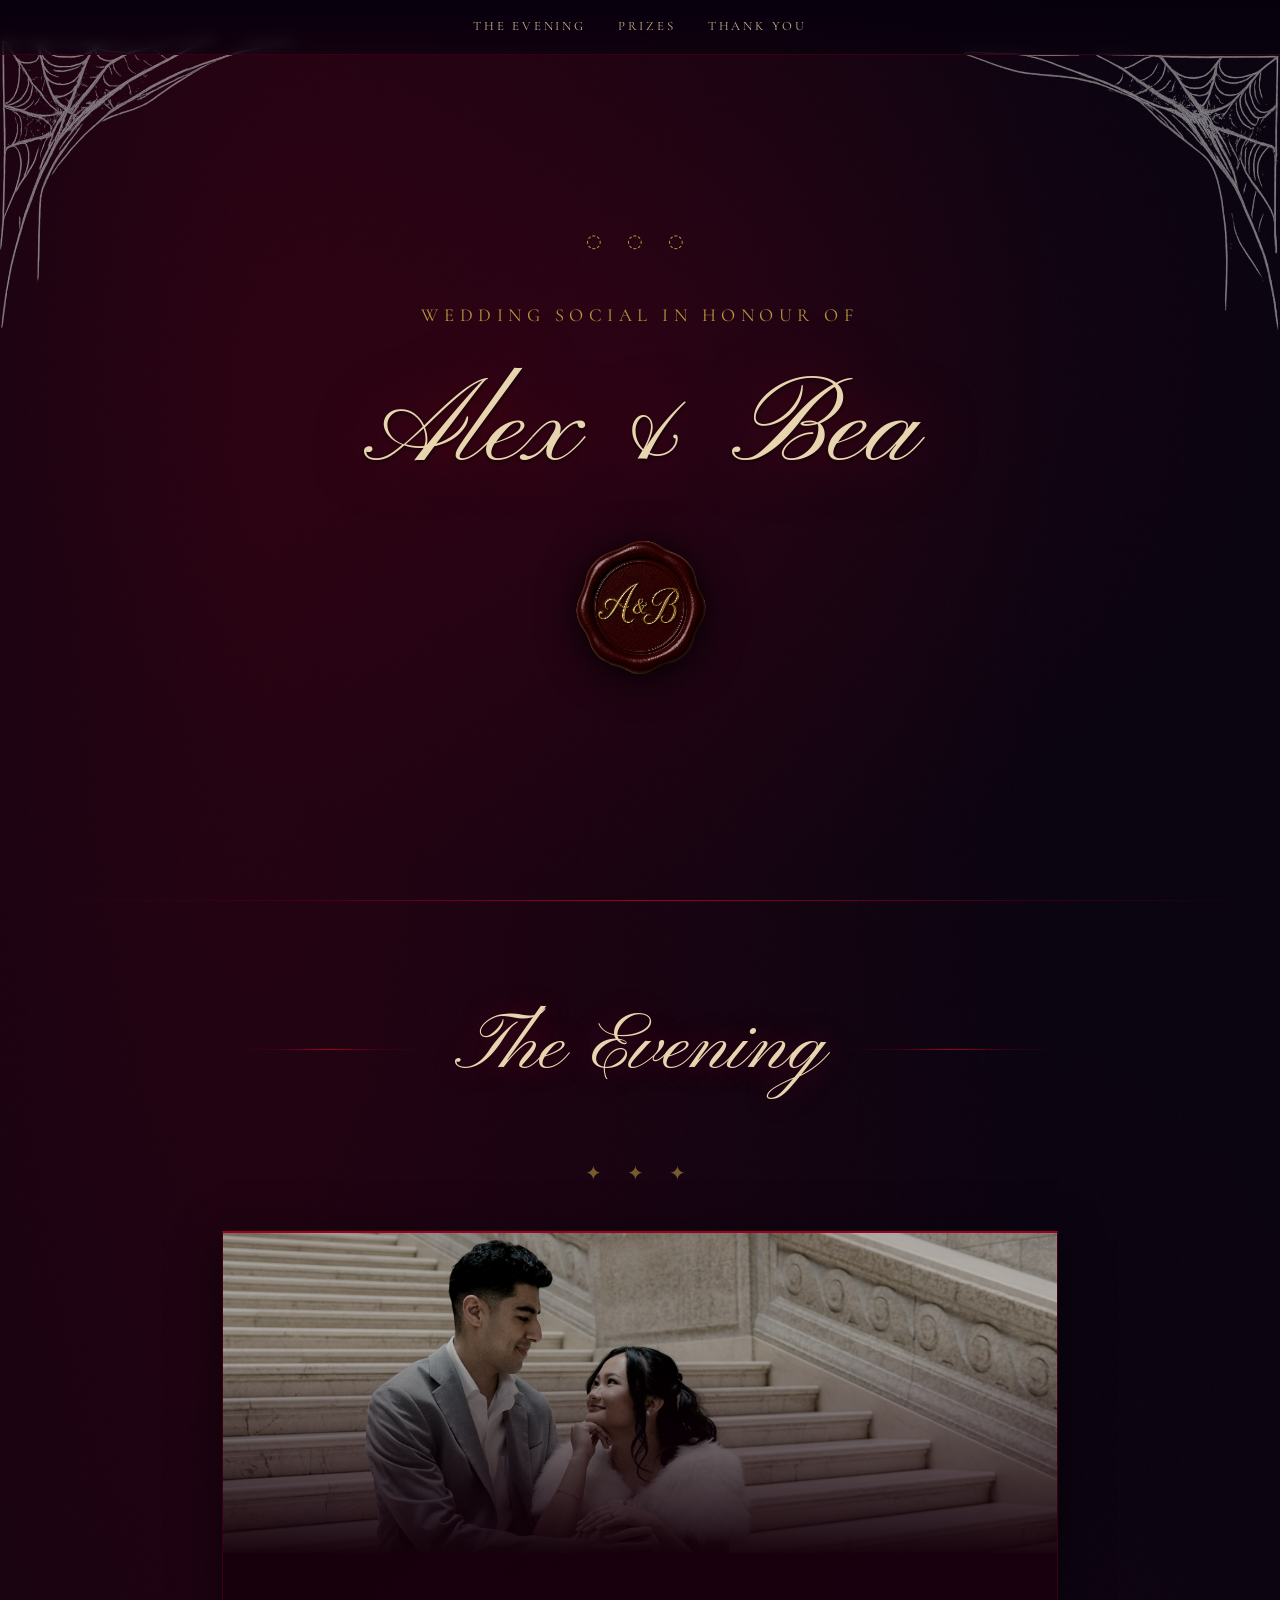
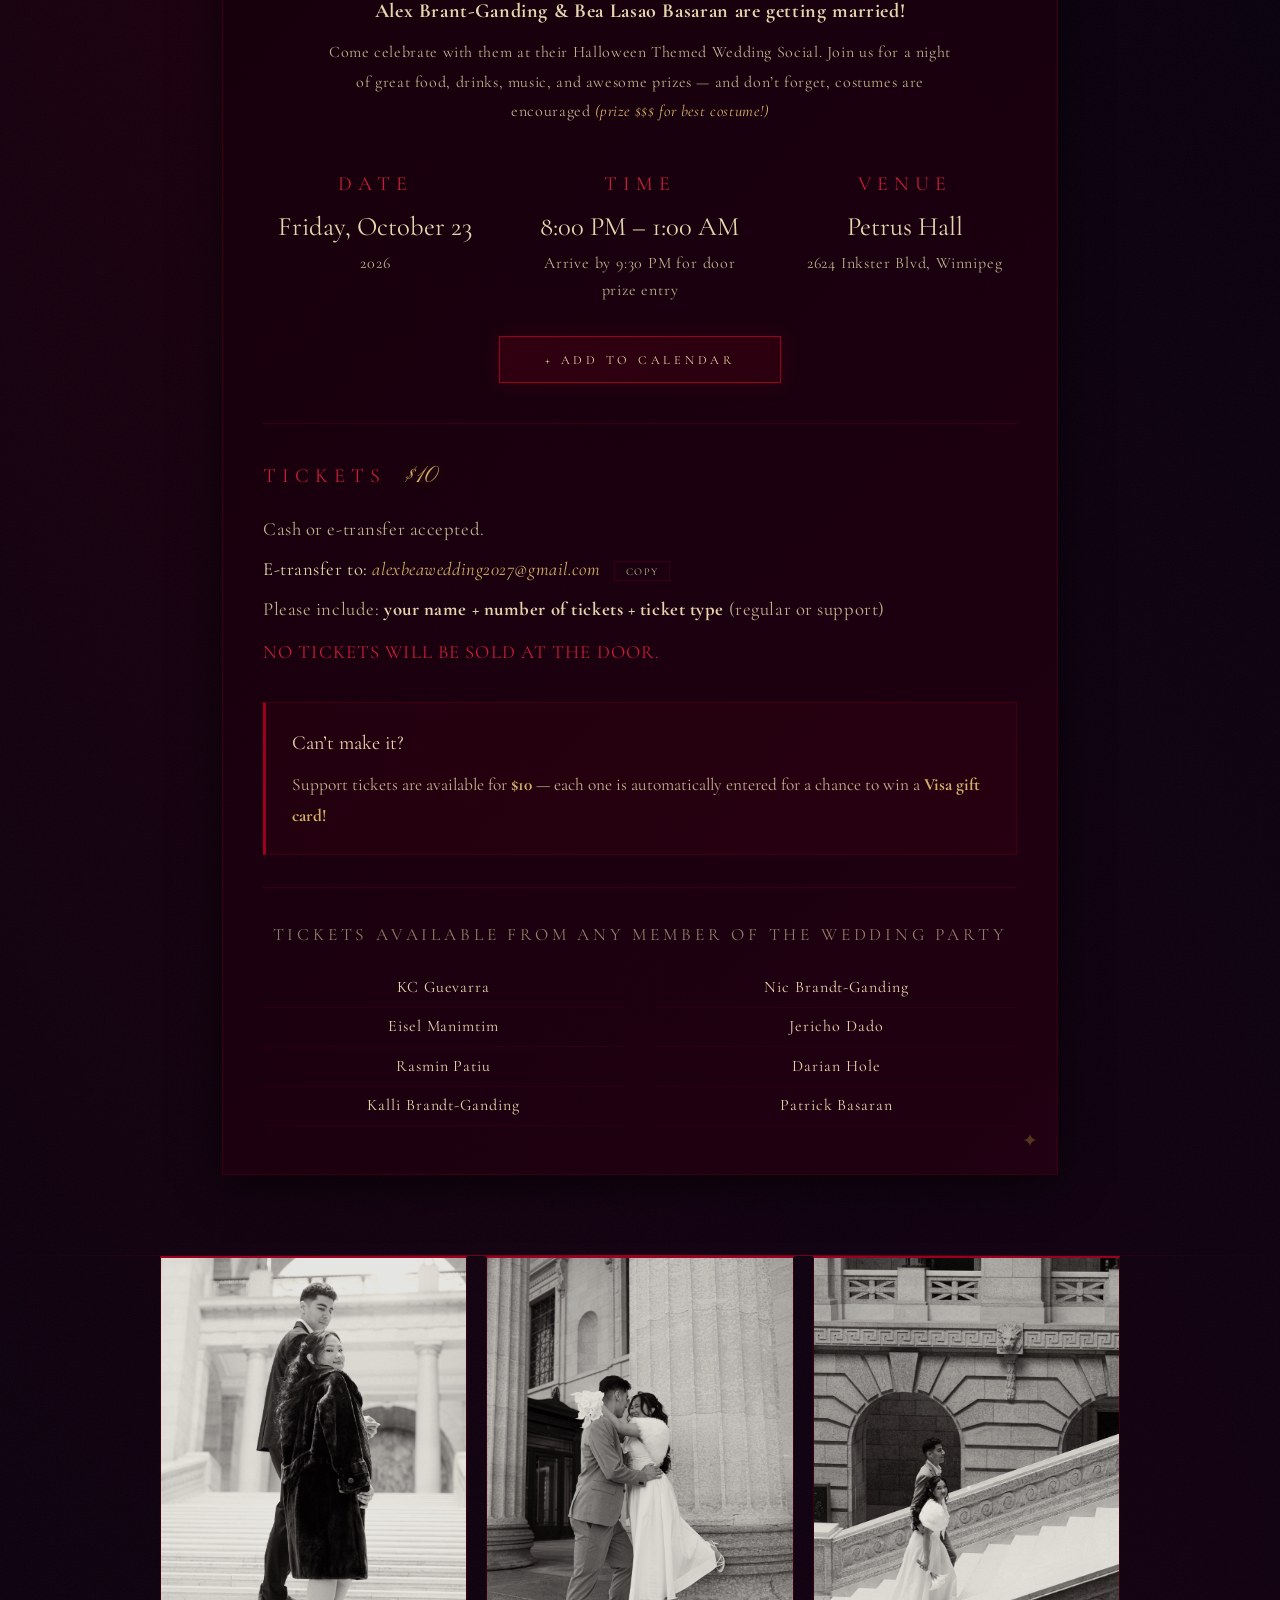
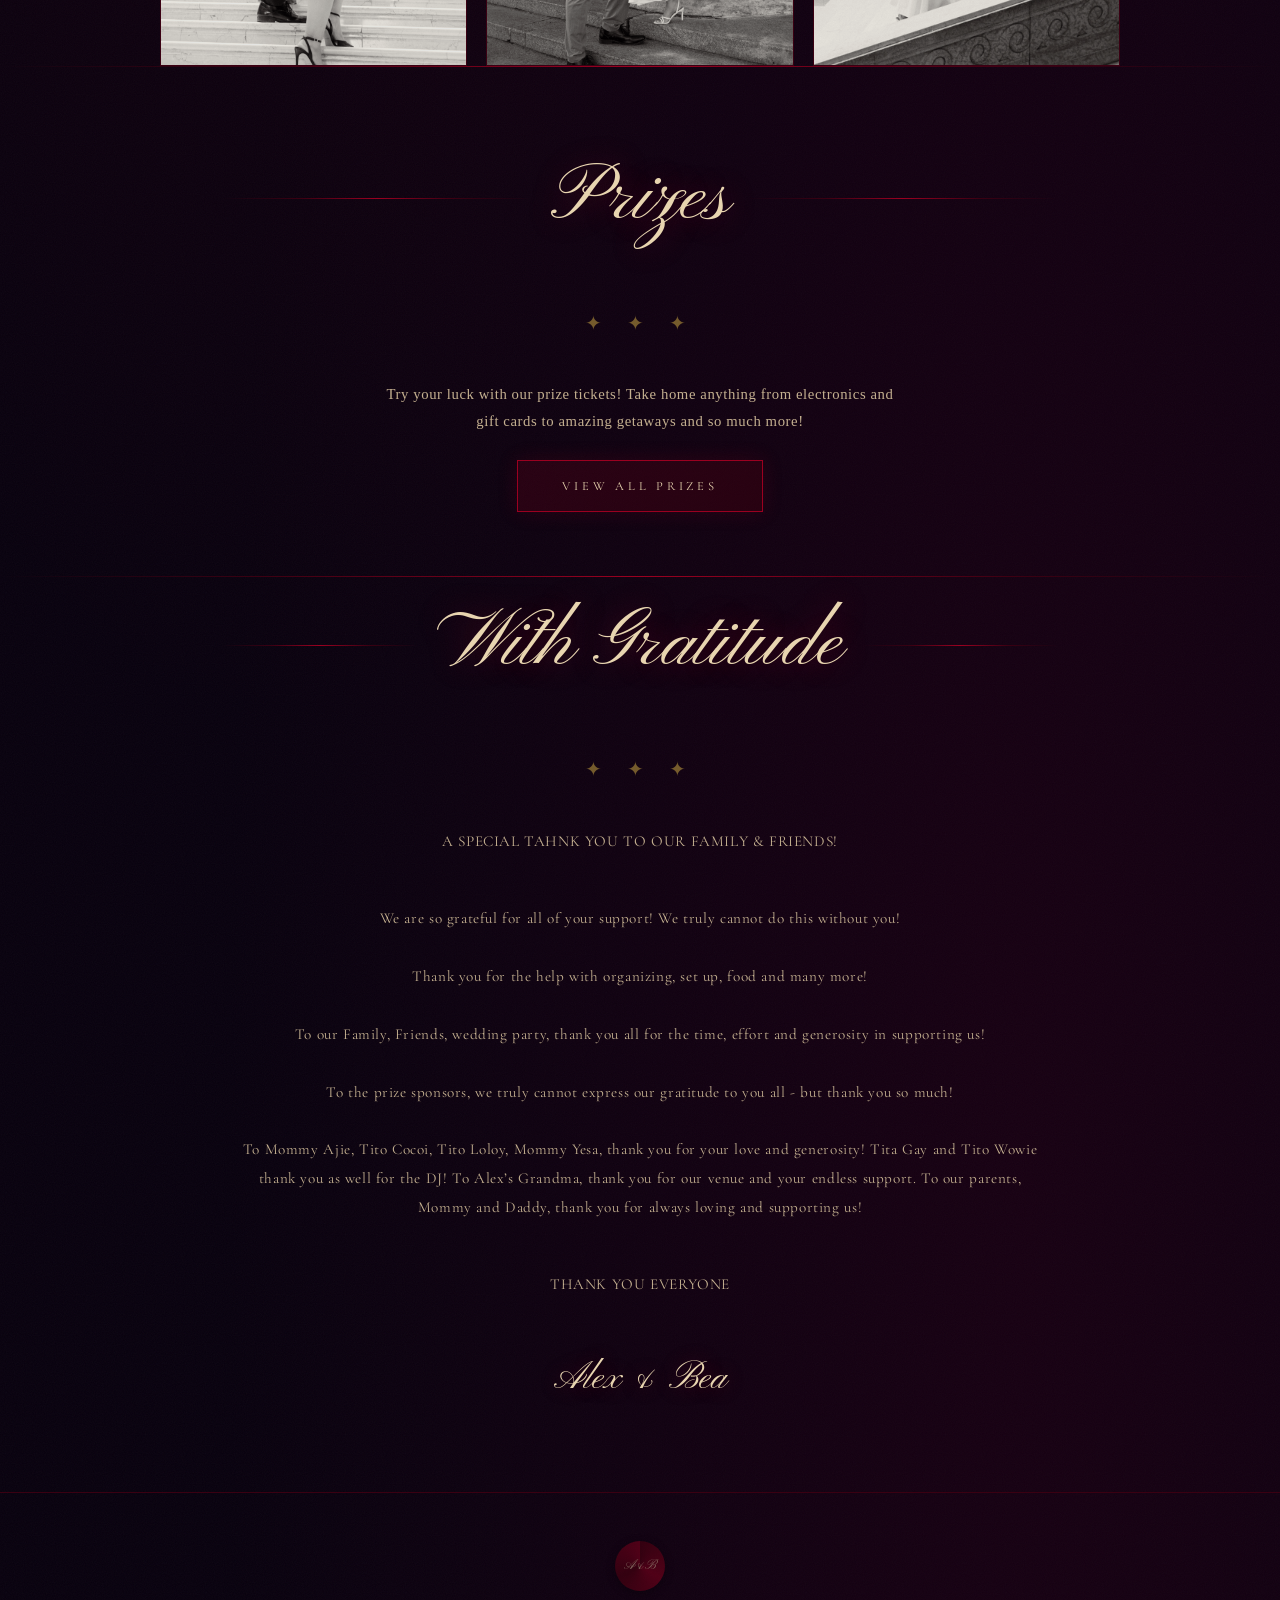
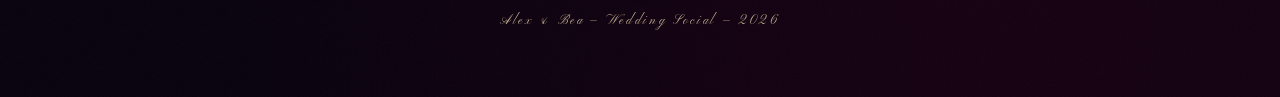
==== index.html @ 5b626988 "Update index.html" ====
<!DOCTYPE html>
<html lang="en">
<head>
  <meta http-equiv="cache-control" content="no-cache">
  <meta http-equiv="expires" content="0">
  <meta http-equiv="pragma" content="no-cache">
  <meta charset="UTF-8" />
  <meta name="viewport" content="width=device-width, initial-scale=1.0" />
  <title>Alex &amp; Bea — Halloween Wedding Social</title>
  <link rel="stylesheet" href="social.css" />
</head>
<body>

  <!-- corner spider web images — upload your image files and update the src values -->
  <img class="web-corner web-corner--tl" src="prize-pics/web1.png" alt="" />
  <img class="web-corner web-corner--tr" src="prize-pics/web2.png" alt="" />


  <nav>
    <a href="#details">The Evening</a>
    <a href="social-prizes.html">Prizes</a>
    <a href="#thankyou">Thank You</a>
  </nav>

  <!-- HERO -->
  <div class="hero">
    <p class="ornament candle-flicker">&#9676; &#9676; &#9676;</p>
    <p class="hero-subtitle">WEDDING SOCIAL IN HONOUR OF</p>
    <p class="hero-title">Alex <span class="ampersand">&amp;</span> Bea</p>
    <img class="wax-seal-img" src="prize-pics/wax_seal2.png" alt="Seal" />


  </div>

  <div class="full-divider"></div>

  <!-- EVENT DETAILS -->
  <section id="details">
    <div class="section-rule">
      <p class="section-title">The Evening</p>
    </div>
    <p class="section-ornament">&#10022; &#10022; &#10022;</p>

    <div class="event-card">

      <div class="event-card-photo">
        <img class="event-card-photo-img" src="prize-pics/engagement_photo1.jpg" alt="Alex &amp; Bea" />
      </div>

      <p class="event-intro">
        <strong>Alex Brant-Ganding &amp; Bea Lasao Basaran are getting married!</strong>
        Come celebrate with them at their Halloween Themed Wedding Social.
        Join us for a night of great food, drinks, music, and awesome prizes
        &mdash; and don&rsquo;t forget, costumes are encouraged
        <span class="event-intro-highlight">(prize $$$ for best costume!)</span>
      </p>

      <div class="event-grid">

        <div class="event-item">
          <p class="event-item-label">Date</p>
          <p class="event-item-value">Friday, October 23</p>
          <p class="event-item-sub">2026</p>
        </div>

        <div class="event-item">
          <p class="event-item-label">Time</p>
          <p class="event-item-value">8:00 PM &ndash; 1:00 AM</p>
          <p class="event-item-sub">Arrive by 9:30 PM for door prize entry</p>
        </div>

        <div class="event-item">
          <p class="event-item-label">Venue</p>
          <a class="event-item-value event-venue-link" href="https://www.google.com/maps/search/?api=1&query=2624+Inkster+Blvd+Winnipeg+MB+R2W+3W1" target="_blank" rel="noopener">Petrus Hall</a>
          <p class="event-item-sub">2624 Inkster Blvd, Winnipeg</p>
        </div>

      </div>

      <!-- ADD TO CALENDAR -->
      <div class="cal-wrap">
        <button class="cal-btn" onclick="toggleCalDropdown(event)" aria-haspopup="true" aria-expanded="false">
          + Add to Calendar
        </button>
        <div class="cal-dropdown" id="calDropdown" hidden>
          <a class="cal-option" href="https://calendar.google.com/calendar/render?action=TEMPLATE&text=Alex+%26+Bea+Halloween+Wedding+Social&dates=20261023T200000%2F20261024T010000&details=Come+celebrate+with+Alex+Brant-Ganding+%26+Bea+Lasao+Basaran+at+their+Halloween+Themed+Wedding+Social!+Costumes+encouraged.+Tickets+%2410.&location=Petrus+Hall%2C+2624+Inkster+Blvd%2C+Winnipeg%2C+MB+R2W+3W1" target="_blank" rel="noopener">Google Calendar</a>
          <a class="cal-option" href="#" onclick="downloadICS(event)">Apple Calendar</a>
          <a class="cal-option" href="https://outlook.live.com/calendar/0/deeplink/compose?subject=Alex+%26+Bea+Halloween+Wedding+Social&startdt=2026-10-23T20%3A00%3A00&enddt=2026-10-24T01%3A00%3A00&location=Petrus+Hall%2C+2624+Inkster+Blvd%2C+Winnipeg%2C+MB+R2W+3W1&body=Come+celebrate+with+Alex+%26+Bea+at+their+Halloween+Themed+Wedding+Social!+Costumes+encouraged." target="_blank" rel="noopener">Outlook</a>
        </div>
      </div>

      <!-- TICKETS -->
      <div class="ticket-block">
        <div class="ticket-header">
          <span class="ticket-label">Tickets</span>
          <span class="ticket-price">$10</span>
        </div>
        <div class="ticket-body">
          <p>Cash or e-transfer accepted.</p>
          <p class="ticket-etransfer">
            E-transfer to:
            <a href="mailto:alexbeawedding2027@gmail.com">alexbeawedding2027@gmail.com</a>
            <button class="copy-btn" onclick="copyEmail(this)" aria-label="Copy email address">Copy</button>
          </p>
          <p class="ticket-include">
            Please include: <strong>your name + number of tickets + ticket type</strong>
            (regular or support)
          </p>
          <p class="ticket-nodoor">No tickets will be sold at the door.</p>
        </div>
      </div>

      <!-- SUPPORT TICKETS -->
      <div class="support-block">
        <p class="support-title">Can&rsquo;t make it?</p>
        <p>
          Support tickets are available for <strong>$10</strong> &mdash; each one is
          automatically entered for a chance to win a <strong>Visa gift card!</strong>
        </p>
      </div>

      <!-- WEDDING PARTY -->
      <div class="party-block">
        <p class="party-title">Tickets available from any member of the wedding party</p>
        <div class="party-grid">
          <div class="party-col">
            <span>KC Guevarra</span>
            <span>Eisel Manimtim</span>
            <span>Rasmin Patiu</span>
            <span>Kalli Brandt-Ganding</span>
          </div>
          <div class="party-col">
            <span>Nic Brandt-Ganding</span>
            <span>Jericho Dado</span>
            <span>Darian Hole</span>
            <span>Patrick Basaran</span>
          </div>
        </div>
      </div>

    </div>
  </section>

  <div class="full-divider"></div>

  <!-- ENGAGEMENT PHOTOS -->
  <section class="photos-section">
    <div class="photos-grid">
      <div class="photo-slot">
        <img class="photo-img" src="prize-pics/engagement_photo2.jpg" alt="Alex &amp; Bea" />
      </div>
      <div class="photo-slot">
        <img class="photo-img" src="prize-pics/engagement_photo3.jpg" alt="Alex &amp; Bea" />
      </div>
      <div class="photo-slot">
        <img class="photo-img" src="prize-pics/engagement_photo4.jpg" alt="Alex &amp; Bea" />
      </div>
    </div>
  </section>

  <div class="full-divider"></div>

  <!-- PRIZES TEASER -->
  <section id="prizes-teaser" class="prizes-teaser">
    <div class="section-rule">
      <p class="section-title">Prizes</p>
    </div>
    <p class="section-ornament">&#10022; &#10022; &#10022;</p>
    <p style="font-family:'ThinFont',Georgia,serif; font-size:0.92rem; color:var(--parchment-dim); max-width:520px; margin:0 auto; line-height:1.9; letter-spacing:0.04em;">
      Try your luck with our prize tickets! Take home anything from electronics and gift cards to amazing getaways and so much more!
    </p>
    <a href="social-prizes.html" class="prizes-link-btn">View All Prizes</a>
  </section>

  <div class="full-divider"></div>

  <!-- THANK YOU -->
  <section id="thankyou" class="thankyou-section">
    <div class="section-rule">
      <p class="section-title">With Gratitude</p>
    </div>
    <p class="section-ornament">&#10022; &#10022; &#10022;</p>

    <p class="thankyou-intro">A SPECIAL TAHNK YOU TO OUR FAMILY & FRIENDS!</p>

    <p class="thankyou-intro">We are so grateful for all of your support! We truly cannot do this without you! <br><br> Thank you for the help with organizing, set up, food and many more! <br><br> To our Family, Friends, wedding party, thank you all for the time, effort and generosity in supporting us! <br><br> To the prize sponsors, we truly cannot express our gratitude to you all - but thank you so much! <br><br> To Mommy Ajie, Tito Cocoi, Tito Loloy, Mommy Yesa, thank you for your love and generosity! Tita Gay and Tito
Wowie thank you as well for the DJ! To Alex’s Grandma, thank you for our venue and your endless support. To our
parents, Mommy and Daddy, thank you for always loving and supporting us! </p>

  <p class="thankyou-intro">THANK YOU EVERYONE</p>

  <p class="thankyou-closing-name">Alex & Bea</p>
  </section>

  <footer>
    <div class="footer-seal"><span>A&amp;B</span></div>
    <p>Alex &amp; Bea &mdash; Wedding Social &mdash; 2026</p>
  </footer>

  <script>
    function toggleCalDropdown(e) {
      e.stopPropagation();
      var dropdown = document.getElementById('calDropdown');
      var btn = document.querySelector('.cal-btn');
      var isOpen = !dropdown.hidden;
      dropdown.hidden = isOpen;
      btn.setAttribute('aria-expanded', String(!isOpen));
      if (isOpen) {
        document.removeEventListener('click', closeCalDropdown);
      } else {
        document.addEventListener('click', closeCalDropdown);
      }
    }

    function closeCalDropdown() {
      var dropdown = document.getElementById('calDropdown');
      if (dropdown) {
        dropdown.hidden = true;
        document.querySelector('.cal-btn').setAttribute('aria-expanded', 'false');
        document.removeEventListener('click', closeCalDropdown);
      }
    }

    function downloadICS(e) {
      e.preventDefault();
      var ics = [
        'BEGIN:VCALENDAR',
        'VERSION:2.0',
        'PRODID:-//Alex & Bea Wedding Social//EN',
        'BEGIN:VEVENT',
        'DTSTART;TZID=America/Winnipeg:20261023T200000',
        'DTEND;TZID=America/Winnipeg:20261024T010000',
        'SUMMARY:Alex & Bea Halloween Wedding Social',
        'LOCATION:Petrus Hall\\, 2624 Inkster Blvd\\, Winnipeg\\, MB R2W 3W1',
        'DESCRIPTION:Come celebrate with Alex Brant-Ganding & Bea Lasao Basaran at their Halloween Themed Wedding Social! Costumes encouraged. Tickets $10.',
        'END:VEVENT',
        'END:VCALENDAR'
      ].join('\r\n');
      var blob = new Blob([ics], { type: 'text/calendar' });
      var url = URL.createObjectURL(blob);
      var a = document.createElement('a');
      a.href = url;
      a.download = 'alex-bea-halloween-social.ics';
      a.click();
      URL.revokeObjectURL(url);
      closeCalDropdown();
    }

    function copyEmail(btn) {
      navigator.clipboard.writeText('alexbeawedding2027@gmail.com').then(function() {
        btn.textContent = 'Copied!';
        btn.classList.add('copy-btn--done');
        setTimeout(function() {
          btn.textContent = 'Copy';
          btn.classList.remove('copy-btn--done');
        }, 2000);
      });
    }

    document.querySelectorAll('.photo-img, .event-card-photo-img').forEach(function(img) {
      function show() { img.classList.add('loaded'); }
      if (img.complete && img.naturalWidth) { show(); }
      else { img.addEventListener('load', show); }
    });
  </script>
</body>
</html>
---- social.css ----
@import url('https://fonts.googleapis.com/css2?family=Pinyon+Script&family=Cormorant+Garamond:ital,wght@0,300;0,400;0,600;1,300;1,400&display=swap');

@font-face {
  font-family: 'DisplayFont';
  src: url('arthead.otf');
}
@font-face {
  font-family: 'BodyFont';
  src: url('regular.otf');
}
@font-face {
  font-family: 'ThinFont';
  src: url('thin.otf');
}
@font-face {
  font-family: 'BoldFont';
  src: url('bold.otf');
}

*, *::before, *::after {
  box-sizing: border-box;
  margin: 0;
  padding: 0;
}

:root {
  --bg-deep:       #07000d;
  --bg-dark:       #0f0015;
  --crimson:       #7a0019;
  --crimson-mid:   #9b0020;
  --crimson-light: #c41e3a;
  --gold:          #b8963e;
  --gold-light:    #d4af6a;
  --parchment:     #e8d5b0;
  --parchment-dim: #c4b090;
  --border-dark:   #3a0012;
  --border-glow:   rgba(180, 30, 50, 0.4);
}

html { scroll-behavior: smooth; }

body {
  background-color: var(--bg-deep);
  background-image:
    radial-gradient(ellipse at 20% 10%, rgba(90, 0, 20, 0.35) 0%, transparent 55%),
    radial-gradient(ellipse at 80% 90%, rgba(60, 0, 30, 0.3) 0%, transparent 55%),
    url("data:image/svg+xml,%3Csvg xmlns='http://www.w3.org/2000/svg' width='200' height='200'%3E%3Cfilter id='n'%3E%3CfeTurbulence type='fractalNoise' baseFrequency='0.9' numOctaves='4' stitchTiles='stitch'/%3E%3C/filter%3E%3Crect width='200' height='200' filter='url(%23n)' opacity='0.04'/%3E%3C/svg%3E");
  color: var(--parchment);
  font-family: 'Cormorant Garamond', 'BodyFont', Georgia, serif;
  font-size: 17px;
  line-height: 1.7;
  min-height: 100vh;
}

/* ── NAV ── */
nav {
  position: fixed;
  top: 0;
  left: 0;
  right: 0;
  z-index: 100;
  display: flex;
  justify-content: center;
  gap: 2rem;
  padding: 1rem 2rem;
  background: linear-gradient(to bottom, rgba(7,0,13,0.97) 0%, rgba(7,0,13,0.6) 100%);
  border-bottom: 1px solid var(--border-dark);
  backdrop-filter: blur(6px);
}

nav a {
  font-family: 'Cormorant Garamond', 'ThinFont', Georgia, serif;
  font-size: 0.8rem;
  letter-spacing: 0.22em;
  text-transform: uppercase;
  color: var(--parchment-dim);
  text-decoration: none;
  transition: color 0.3s;
}
nav a:hover { color: var(--gold-light); }

/* ── HERO ── */
.hero {
  min-height: 100vh;
  display: flex;
  flex-direction: column;
  align-items: center;
  justify-content: center;
  text-align: center;
  padding: 6rem 2rem 4rem;
  position: relative;
}

.hero::before {
  content: '';
  position: absolute;
  inset: 0;
  background: radial-gradient(ellipse at center 40%, rgba(120, 0, 30, 0.18) 0%, transparent 70%);
  pointer-events: none;
}

.ornament {
  font-size: 1.1rem;
  letter-spacing: 0.6em;
  color: var(--gold);
  margin-bottom: 1.5rem;
  opacity: 0.75;
}

.hero-eyebrow {
  font-family: 'Cormorant Garamond', 'ThinFont', Georgia, serif;
  font-size: 0.78rem;
  letter-spacing: 0.35em;
  text-transform: uppercase;
  color: var(--parchment-dim);
  margin-bottom: 1.2rem;
}

.hero-title {
  font-family: 'Pinyon Script', 'DisplayFont', cursive;
  font-size: 90pt;
  line-height: 1;
  color: var(--parchment);
  text-shadow: 0 0 60px rgba(180, 20, 40, 0.5), 0 2px 4px rgba(0,0,0,0.8);
  margin-bottom: 0.4rem;
}

.hero h1 .ampersand {
  color: var(--crimson-light);
  font-size: 0.75em;
}

.hero-subtitle {
  font-family: 'Cormorant Garamond', 'ThinFont', Georgia, serif;
  font-size: clamp(0.9rem, 2.5vw, 1.15rem);
  letter-spacing: 0.3em;
  text-transform: uppercase;
  color: var(--gold);
  margin: 1.2rem 0 2.5rem;
}

/* ── WAX SEAL IMAGE ── */
.wax-seal-img {
  width: 160px;
  height: 160px;
  object-fit: contain;
  margin: 2rem auto 1rem;
  display: block;
  filter: drop-shadow(0 4px 20px rgba(0, 0, 0, 0.952));
}

.scroll-hint {
  position: absolute;
  bottom: 2.5rem;
  left: 50%;
  transform: translateX(-50%);
  font-family: 'Cormorant Garamond', 'ThinFont', Georgia, serif;
  font-size: 0.65rem;
  letter-spacing: 0.3em;
  text-transform: uppercase;
  color: var(--parchment-dim);
  opacity: 0.5;
  animation: bob 2.5s ease-in-out infinite;
}

@keyframes bob {
  0%, 100% { transform: translateX(-50%) translateY(0); }
  50%       { transform: translateX(-50%) translateY(6px); }
}

/* ── SECTION BASE ── */
section {
  padding: 5rem 2rem;
  max-width: 900px;
  margin: 0 auto;
}

.section-rule {
  display: flex;
  align-items: center;
  gap: 1.2rem;
  margin-bottom: 2.5rem;
}

.section-rule::before,
.section-rule::after {
  content: '';
  flex: 1;
  height: 1px;
  background: linear-gradient(to right, transparent, var(--border-dark), var(--crimson-mid), var(--border-dark), transparent);
}

.section-title {
  font-family: 'Pinyon Script', 'DisplayFont', cursive;
  font-size: 60pt;
  color: var(--parchment);
  text-align: center;
  white-space: nowrap;
  text-shadow: 0 0 30px rgba(160, 20, 40, 0.4);
}

.section-ornament {
  text-align: center;
  color: var(--gold);
  font-size: 15pt;
  letter-spacing: 0.5em;
  margin-bottom: 2.5rem;
  opacity: 0.6;
}

/* ── EVENT DETAILS ── */
.event-card {
  background: linear-gradient(135deg, rgba(20,0,10,0.9) 0%, rgba(35,0,18,0.85) 100%);
  border: 1px solid var(--border-dark);
  border-top: 2px solid var(--crimson-mid);
  padding: 3rem 2.5rem;
  position: relative;
  box-shadow: 0 8px 40px rgba(0,0,0,0.6), inset 0 1px 0 rgba(180,30,50,0.15);
}

.event-card::before,
.event-card::after {
  content: '✦';
  position: absolute;
  color: var(--gold);
  opacity: 0.35;
  font-size: 1.2rem;
}
.event-card::before { top: 1rem; left: 1.2rem; }
.event-card::after  { bottom: 1rem; right: 1.2rem; }

/* ── EVENT CARD PHOTO ── */
.event-card-photo {
  margin: -3rem -2.5rem 2.5rem;
  height: 320px;
  overflow: hidden;
  position: relative;
}

.event-card-photo::after {
  content: '';
  position: absolute;
  bottom: 0; left: 0; right: 0;
  height: 65%;
  background: linear-gradient(to bottom, transparent, rgba(20,0,10,0.97));
  pointer-events: none;
}

.event-card-photo-img {
  width: 100%;
  height: 100%;
  object-fit: cover;
  object-position: center top;
  display: none;
  filter: sepia(0.2) saturate(0.8) brightness(0.72) contrast(1.08);
  transition: transform 12s ease;
}

.event-card-photo-img.loaded {
  display: block;
}

.event-grid {
  display: grid;
  grid-template-columns: repeat(auto-fit, minmax(200px, 1fr));
  gap: 2.5rem;
}

.event-item {
  text-align: center;
}

.event-item-label {
  font-family: 'Cormorant Garamond', 'ThinFont', Georgia, serif;
  font-size: 15pt;
  letter-spacing: 0.3em;
  text-transform: uppercase;
  color: var(--crimson-light);
  margin-bottom: 0.6rem;
}

.event-item-value {
  font-family: 'Cormorant Garamond', 'DisplayFont', cursive;
  font-size: 20pt;
  color: var(--parchment);
  line-height: 1.3;
}

.event-venue-link {
  display: block;
  text-decoration: none !important;
  transition: color 0.2s;
}
.event-venue-link:hover {
  color: var(--gold-light);
}

.event-item-sub {
  font-family: 'Cormorant Garamond', 'ThinFont', Georgia, serif;
  font-size: 12pt;
  color: var(--parchment-dim);
  margin-top: 0.3rem;
  letter-spacing: 0.05em;
}

.event-divider {
  width: 1px;
  background: var(--border-dark);
  align-self: stretch;
  display: none;
}

/* event card intro text */
.event-intro {
  font-family: 'Cormorant Garamond', 'ThinFont', Georgia, serif;
  font-size: 12pt;
  color: var(--parchment-dim);
  line-height: 1.85;
  letter-spacing: 0.04em;
  text-align: center;
  max-width: 640px;
  margin: 0 auto 2.5rem;
}

.event-intro strong {
  font-family: 'Cormorant Garamond', 'BoldFont', Georgia, serif;
  color: var(--parchment);
  display: block;
  font-size: 15pt;
  margin-bottom: 0.5rem;
}

.event-intro-highlight {
  color: var(--gold-light);
  font-style: italic;
}

/* ── ADD TO CALENDAR ── */
.cal-wrap {
  position: relative;
  display: flex;
  justify-content: center;
  margin: 2rem 0 0.5rem;
}

.cal-btn {
  background: linear-gradient(135deg, rgba(100,0,25,0.3), rgba(60,0,15,0.5));
  border: 1px solid var(--crimson-mid);
  color: var(--parchment);
  font-family: 'Cormorant Garamond', 'ThinFont', Georgia, serif;
  font-size: 0.78rem;
  letter-spacing: 0.3em;
  text-transform: uppercase;
  padding: 0.9rem 2.8rem;
  cursor: pointer;
  box-shadow: 0 0 20px rgba(140,0,30,0.2);
  transition: background 0.3s, border-color 0.3s, color 0.3s, box-shadow 0.3s;
}
.cal-btn:hover,
.cal-btn[aria-expanded="true"] {
  background: linear-gradient(135deg, rgba(150,0,35,0.5), rgba(90,0,20,0.7));
  border-color: var(--crimson-light);
  color: var(--gold-light);
  box-shadow: 0 0 30px rgba(180,20,40,0.4);
}

.cal-dropdown {
  position: absolute;
  top: calc(100% + 6px);
  left: 50%;
  transform: translateX(-50%);
  min-width: 190px;
  background: #120008;
  border: 1px solid var(--border-dark);
  border-top: 2px solid var(--crimson-mid);
  box-shadow: 0 8px 24px rgba(0,0,0,0.7);
  z-index: 50;
}

.cal-option {
  display: block;
  padding: 0.75rem 1.2rem;
  font-family: 'Cormorant Garamond', 'ThinFont', Georgia, serif;
  font-size: 0.78rem;
  letter-spacing: 0.1em;
  color: var(--parchment-dim);
  text-decoration: none;
  border-bottom: 1px solid var(--border-dark);
  transition: background 0.15s, color 0.15s;
}
.cal-option:last-child { border-bottom: none; }
.cal-option:hover {
  background: rgba(100, 0, 20, 0.25);
  color: var(--gold-light);
}

/* ── TICKET BLOCK ── */
.ticket-block {
  margin-top: 2.5rem;
  padding-top: 2rem;
  border-top: 1px solid var(--border-dark);
}

.ticket-header {
  display: flex;
  align-items: baseline;
  gap: 1rem;
  margin-bottom: 1rem;
}

.ticket-label {
  font-family: 'Cormorant Garamond', 'ThinFont', Georgia, serif;
  font-size: 15pt;
  letter-spacing: 0.3em;
  text-transform: uppercase;
  color: var(--crimson-light);
}

.ticket-price {
  font-family: 'Pinyon Script', 'DisplayFont', cursive;
  font-size: 1.5rem;
  color: var(--gold-light);
  text-shadow: 0 0 12px rgba(180, 150, 62, 0.3);
}

.ticket-body {
  font-family: 'Cormorant Garamond', 'ThinFont', Georgia, serif;
  font-size: 14pt;
  color: var(--parchment-dim);
  line-height: 1.8;
  letter-spacing: 0.03em;
}

.ticket-body strong {
  color: var(--parchment);
  font-family: 'Cormorant Garamond', 'BoldFont', Georgia, serif;
}

.ticket-etransfer {
  margin: 0.4rem 0;
  color: var(--parchment);
}

.ticket-etransfer a {
  color: var(--gold-light);
  text-decoration: none;
  font-style: italic;
  transition: color 0.2s;
}
.ticket-etransfer a:hover { color: var(--crimson-light); }

.copy-btn {
  display: inline-block;
  margin-left: 0.6rem;
  padding: 0.15rem 0.65rem;
  background: transparent;
  border: 1px solid var(--border-dark);
  color: var(--parchment-dim);
  font-family: 'Cormorant Garamond', 'ThinFont', Georgia, serif;
  font-size: 0.65rem;
  letter-spacing: 0.15em;
  text-transform: uppercase;
  cursor: pointer;
  vertical-align: middle;
  transition: border-color 0.2s, color 0.2s, background 0.2s;
}
.copy-btn:hover {
  border-color: var(--crimson-mid);
  color: var(--parchment);
  background: rgba(100, 0, 20, 0.15);
}
.copy-btn--done {
  border-color: var(--gold);
  color: var(--gold-light);
  background: rgba(180, 150, 62, 0.08);
}

.ticket-include {
  margin: 0.4rem 0;
}

.ticket-nodoor {
  margin-top: 0.6rem;
  font-size: 14pt;
  color: var(--crimson-light);
  letter-spacing: 0.06em;
  text-transform: uppercase;
}

/* ── SUPPORT BLOCK ── */
.support-block {
  margin-top: 2rem;
  padding: 1.4rem 1.6rem;
  background: rgba(100, 0, 20, 0.12);
  border: 1px solid rgba(120, 0, 25, 0.35);
  border-left: 3px solid var(--crimson-mid);
  font-family: 'Cormorant Garamond', 'ThinFont', Georgia, serif;
  font-size: 13pt;
  color: var(--parchment-dim);
  line-height: 1.8;
}

.support-block strong { color: var(--gold-light); font-family: 'Cormorant Garamond', 'BoldFont', Georgia, serif; }

.support-title {
  font-family: 'Cormorant Garamond', 'DisplayFont', cursive;
  font-size: 15pt;
  color: var(--parchment);
  margin-bottom: 0.5rem;
}

/* ── WEDDING PARTY ── */
.party-block {
  margin-top: 2rem;
  padding-top: 2rem;
  border-top: 1px solid var(--border-dark);
}

.party-title {
  font-family: 'Cormorant Garamond', 'ThinFont', Georgia, serif;
  font-size: 13pt;
  letter-spacing: 0.22em;
  text-transform: uppercase;
  color: var(--parchment-dim);
  text-align: center;
  margin-bottom: 1.2rem;
  opacity: 0.7;
}

.party-grid {
  display: grid;
  grid-template-columns: 1fr 1fr;
  gap: 0 2rem;
}

.party-col {
  display: flex;
  flex-direction: column;
  gap: 0;
}

.party-col span {
  font-family: 'Cormorant Garamond', 'ThinFont', Georgia, serif;
  font-size: 12pt;
  color: var(--parchment);
  letter-spacing: 0.06em;
  padding: 0.35rem 0;
  border-bottom: 1px solid rgba(58, 0, 18, 0.5);
  text-align: center;
}

.costume-note {
  text-align: center;
  margin-top: 2.5rem;
  padding-top: 2rem;
  border-top: 1px solid var(--border-dark);
  font-family: 'Cormorant Garamond', 'ThinFont', Georgia, serif;
  font-size: 0.85rem;
  color: var(--parchment-dim);
  letter-spacing: 0.08em;
}

.costume-note strong {
  color: var(--gold-light);
  font-family: 'Cormorant Garamond', 'BoldFont', Georgia, serif;
}

/* ── MAP ── */
.map-section { padding-top: 0; }

.map-wrapper {
  border: 1px solid var(--border-dark);
  border-top: 2px solid var(--crimson-mid);
  overflow: hidden;
  position: relative;
  box-shadow: 0 8px 40px rgba(0,0,0,0.6);
}

.map-wrapper iframe {
  display: block;
  width: 100%;
  height: 380px;
  filter: invert(90%) hue-rotate(175deg) saturate(0.8) brightness(0.75);
}

.map-address {
  background: rgba(15, 0, 20, 0.95);
  padding: 1.2rem 2rem;
  border-top: 1px solid var(--border-dark);
  font-family: 'Cormorant Garamond', 'ThinFont', Georgia, serif;
  font-size: 0.82rem;
  letter-spacing: 0.08em;
  color: var(--parchment-dim);
  text-align: center;
}

.map-address strong {
  display: block;
  font-family: 'Cormorant Garamond', 'BoldFont', Georgia, serif;
  color: var(--parchment);
  font-size: 0.95rem;
  margin-bottom: 0.2rem;
}

/* ── ENGAGEMENT PHOTOS ── */
.photos-section {
  text-align: center;
  padding: 0;
  max-width: 960px;
  margin: 0 auto;
}

.photos-grid {
  display: grid;
  grid-template-columns: repeat(3, 1fr);
  gap: 1.2rem;
  margin-top: 0;
}

.photo-slot {
  aspect-ratio: 3 / 4;
  overflow: hidden;
  border: 1px solid var(--border-dark);
  border-top: 2px solid var(--crimson-mid);
  background: rgba(12, 0, 8, 0.9);
  position: relative;
}

.photo-slot::after {
  content: 'Photo';
  position: absolute;
  inset: 0;
  display: flex;
  align-items: center;
  justify-content: center;
  font-family: 'Cormorant Garamond', 'ThinFont', Georgia, serif;
  font-size: 0.6rem;
  letter-spacing: 0.25em;
  text-transform: uppercase;
  color: rgba(196, 176, 144, 0.15);
}

.photo-img {
  position: absolute;
  inset: 0;
  width: 100%;
  height: 100%;
  object-fit: cover;
  display: none;
  filter: sepia(0.12) saturate(0.9) brightness(0.88) contrast(1.05);
  transition: transform 0.5s ease, filter 0.3s;
}

.photo-img.loaded {
  display: block;
}

.photo-slot:hover .photo-img.loaded {
  transform: scale(1.04);
  filter: sepia(0.04) saturate(1) brightness(0.95) contrast(1.02);
}


/* ── PRIZES TEASER ── */
.prizes-teaser {
  text-align: center;
  padding: 4rem 2rem;
}

.prizes-link-btn {
  display: inline-block;
  margin-top: 1.5rem;
  padding: 0.9rem 2.8rem;
  border: 1px solid var(--crimson-mid);
  background: linear-gradient(135deg, rgba(100,0,25,0.3), rgba(60,0,15,0.5));
  color: var(--parchment);
  font-family: 'Cormorant Garamond', 'ThinFont', Georgia, serif;
  font-size: 0.78rem;
  letter-spacing: 0.3em;
  text-transform: uppercase;
  text-decoration: none;
  transition: background 0.3s, border-color 0.3s, color 0.3s;
  box-shadow: 0 0 20px rgba(140,0,30,0.2);
}

.prizes-link-btn:hover {
  background: linear-gradient(135deg, rgba(150,0,35,0.5), rgba(90,0,20,0.7));
  border-color: var(--crimson-light);
  color: var(--gold-light);
  box-shadow: 0 0 30px rgba(180,20,40,0.4);
}

/* ── THANK YOU ── */
.thankyou-section {
  padding-top: 0;
}

.thankyou-intro {
  text-align: center;
  font-family: 'Cormorant Garamond', 'ThinFont', Georgia, serif;
  font-size: 0.95rem;
  color: var(--parchment-dim);
  max-width: 800px;
  margin: 0 auto 3rem;
  line-height: 1.9;
  letter-spacing: 0.04em;
}

.thankyou-grid {
  display: grid;
  grid-template-columns: repeat(auto-fill, minmax(240px, 1fr));
  gap: 1.5rem;
  margin-bottom: 3rem;
}

.thankyou-card {
  background: linear-gradient(160deg, rgba(25,0,12,0.9), rgba(18,0,8,0.95));
  border: 1px solid var(--border-dark);
  padding: 1.8rem 1.6rem;
  position: relative;
  transition: border-color 0.3s, box-shadow 0.3s;
}

.thankyou-card::before {
  content: '';
  position: absolute;
  top: 0; left: 0; right: 0;
  height: 2px;
  background: linear-gradient(to right, transparent, var(--crimson-mid), transparent);
}

.thankyou-card:hover {
  border-color: rgba(140, 0, 30, 0.5);
  box-shadow: 0 4px 20px rgba(120, 0, 25, 0.25);
}

.thankyou-name {
  font-family: 'Cormorant Garamond', 'DisplayFont', cursive;
  font-size: 1.15rem;
  color: var(--parchment);
  margin-bottom: 0.5rem;
}

.thankyou-role {
  font-family: 'Cormorant Garamond', 'ThinFont', Georgia, serif;
  font-size: 0.7rem;
  letter-spacing: 0.2em;
  text-transform: uppercase;
  color: var(--crimson-light);
  margin-bottom: 0.8rem;
}

.thankyou-message {
  font-family: 'Cormorant Garamond', 'ThinFont', Georgia, serif;
  font-size: 0.82rem;
  color: var(--parchment-dim);
  line-height: 1.7;
  font-style: italic;
}

.thankyou-closing {
  text-align: center;
  font-family: 'Cormorant Garamond', 'ThinFont', Georgia, serif;
  font-size: 1.4rem;
  color: var(--parchment);
  margin-top: 1rem;
  text-shadow: 0 0 20px rgba(160, 20, 40, 0.35);
}

.thankyou-closing-name {
  text-align: center;
  font-family: 'Pinyon Script', 'DisplayFont', cursive;
  font-size: 2.4rem;
  color: var(--parchment);
  margin-top: 1rem;
  text-shadow: 0 0 20px rgba(160, 20, 40, 0.35);
}

/* ── FOOTER ── */
footer {
  text-align: center;
  padding: 3rem 2rem 4rem;
  border-top: 1px solid var(--border-dark);
}

.footer-seal {
  width: 50px;
  height: 50px;
  margin: 0 auto 1.2rem;
  border-radius: 50%;
  background: conic-gradient(from 0deg, #4a0010, #7a001c, #4a0010, #7a001c);
  display: flex;
  align-items: center;
  justify-content: center;
  box-shadow: 0 2px 10px rgba(0,0,0,0.5);
  opacity: 0.6;
}

.footer-seal span {
  font-family: 'Pinyon Script', 'DisplayFont', cursive;
  font-size: 0.9rem;
  color: rgba(232, 213, 176, 0.8);
}

footer p {
  font-family: 'Pinyon Script', 'ThinFont', Georgia, serif;
  font-size: 10pt;
  letter-spacing: 0.2em;
  color: var(--parchment-dim);
}

/* ── FULL-WIDTH DIVIDER ── */
.full-divider {
  width: 100%;
  height: 1px;
  background: linear-gradient(to right, transparent 0%, var(--border-dark) 20%, var(--crimson-mid) 50%, var(--border-dark) 80%, transparent 100%);
  margin: 0;
}

/* ── PRIZES PAGE ── */
.prizes-header {
  text-align: center;
  padding: 8rem 2rem 4rem;
}

.back-link {
  display: inline-block;
  font-family: 'Cormorant Garamond', 'ThinFont', Georgia, serif;
  font-size: 0.72rem;
  letter-spacing: 0.25em;
  text-transform: uppercase;
  color: var(--parchment-dim);
  text-decoration: none;
  margin-bottom: 2.5rem;
  transition: color 0.3s;
}
.back-link::before { content: '← '; }
.back-link:hover { color: var(--gold-light); }

.prizes-intro {
  font-family: 'Cormorant Garamond', 'ThinFont', Georgia, serif;
  font-size: 0.9rem;
  color: var(--parchment-dim);
  max-width: 500px;
  margin: 0 auto;
  line-height: 1.8;
  letter-spacing: 0.04em;
}

/* ── PRIZE SECTIONS ── */
.prize-section {
  max-width: 960px;
  margin: 0 auto;
  padding: 0 2rem 1rem;
}

.prize-section-header {
  display: flex;
  align-items: center;
  gap: 1rem;
  margin-bottom: 1.5rem;
  padding: 1rem 0 0.8rem;
  border-top: 1px solid var(--border-dark);
}

.prize-section-title {
  font-family: 'Pinyon Script', 'DisplayFont', cursive;
  font-size: 45pt;
  white-space: nowrap;
  text-shadow: 0 0 20px rgba(160, 20, 40, 0.3);
}

.prize-section-ornament {
  flex: 1;
  font-size: 0.7rem;
  letter-spacing: 0.4em;
  opacity: 0.5;
}
.prize-section-ornament:first-child { text-align: right; }
.prize-section-ornament:last-child  { text-align: left; }

.prize-section-header--golden .prize-section-title { color: var(--gold-light); text-shadow: 0 0 25px rgba(180,150,62,0.4); }
.prize-section-header--golden .prize-section-ornament { color: var(--gold); }
.prize-card--golden::before { background: linear-gradient(to right, transparent, var(--gold-light), transparent); }
.prize-card--golden { border-color: rgba(180, 150, 62, 0.3); }
.prize-card--golden .prize-rank { color: var(--gold-light); }

.prize-section-header--grand .prize-section-title { color: var(--crimson-light); text-shadow: 0 0 25px rgba(180,30,50,0.4); }
.prize-section-header--grand .prize-section-ornament { color: var(--crimson-light); }
.prize-card--grand::before { background: linear-gradient(to right, transparent, var(--crimson-light), transparent); }
.prize-card--grand { border-color: rgba(160, 20, 40, 0.35); }
.prize-card--grand .prize-rank { color: var(--crimson-light); }

.prize-section-header--regular .prize-section-title { color: var(--parchment); }
.prize-section-header--regular .prize-section-ornament { color: var(--parchment-dim); }

.prizes-grid {
  display: grid;
  grid-template-columns: repeat(auto-fill, minmax(260px, 1fr));
  padding-bottom: 2rem;
  gap: 1.8rem;
}

.prize-card {
  background: linear-gradient(160deg, rgba(22,0,12,0.95), rgba(15,0,8,0.98));
  border: 1px solid var(--border-dark);
  padding: 2rem 1.8rem;
  position: relative;
  transition: transform 0.25s, box-shadow 0.25s;
}

.prize-card::before {
  content: '';
  position: absolute;
  top: 0; left: 0; right: 0;
  height: 2px;
  background: linear-gradient(to right, transparent, var(--gold), transparent);
}

.prize-card:hover {
  transform: translateY(-3px);
  box-shadow: 0 8px 30px rgba(100, 0, 20, 0.35);
}

/* ── MORE PRIZES COMING ── */
.prizes-more {
  text-align: center;
  padding: 2.5rem 2rem 4rem;
}

.prizes-more-text {
  font-family: 'Cormorant Garamond', 'DisplayFont', cursive;
  font-size: clamp(1.2rem, 3vw, 1.8rem);
  color: var(--parchment-dim);
  letter-spacing: 0.08em;
  opacity: 0.55;
  font-style: italic;
}

/* ── PRIZE IMAGE ── */
.prize-img-wrap {
  position: relative;
  height: 170px;
  margin: -2rem -1.8rem 1.4rem;
  overflow: hidden;
  background: rgba(12, 0, 8, 0.9);
  border-bottom: 1px solid var(--border-dark);
  display: flex;
  align-items: center;
  justify-content: center;
}

.prize-img-wrap::before {
  content: '✦';
  font-size: 2.2rem;
  color: rgba(232, 213, 176, 0.07);
  pointer-events: none;
}

.prize-img-wrap::after {
  content: 'Add image';
  position: absolute;
  font-family: 'Cormorant Garamond', 'ThinFont', Georgia, serif;
  font-size: 0.6rem;
  letter-spacing: 0.2em;
  text-transform: uppercase;
  color: rgba(196, 176, 144, 0.18);
}

.prize-img {
  position: absolute;
  inset: 0;
  width: 100%;
  height: 100%;
  object-fit: cover;
  display: none;
  filter: sepia(0.25) saturate(0.8) brightness(0.82) contrast(1.08);
  transition: filter 0.3s;
}

.prize-img:hover {
  filter: sepia(0.1) saturate(0.95) brightness(0.92) contrast(1.04);
}

.prize-img.loaded {
  display: block;
}

.prize-rank {
  font-family: 'Cormorant Garamond', 'ThinFont', Georgia, serif;
  font-size: 0.65rem;
  letter-spacing: 0.3em;
  text-transform: uppercase;
  color: var(--gold);
  margin-bottom: 0.8rem;
  opacity: 0.8;
}

.prize-name {
  font-family: 'Cormorant Garamond', 'DisplayFont', cursive;
  font-size: 17pt;
  color: var(--parchment);
  margin-bottom: 0.6rem;
  line-height: 1.3;
}

.prize-description {
  font-family: 'Cormorant Garamond', 'ThinFont', Georgia, serif;
  font-size: 12pt;
  color: var(--parchment-dim);
  line-height: 1.7;
  font-style: italic;
}

.prize-category {
  display: inline-block;
  margin-top: 1rem;
  padding: 0.2rem 0.7rem;
  border: 1px solid var(--border-dark);
  font-family: 'Cormorant Garamond', 'ThinFont', Georgia, serif;
  font-size: 0.62rem;
  letter-spacing: 0.2em;
  text-transform: uppercase;
  color: var(--crimson-light);
}

/* ── CANDLELIGHT FLICKER ── */
.candle-flicker {
  display: inline-block;
  animation: flicker 3s ease-in-out infinite;
}

@keyframes flicker {
  0%,100% { opacity: 1; }
  25%      { opacity: 0.85; }
  50%      { opacity: 0.95; }
  75%      { opacity: 0.8; }
}

/* ── FADE IN ── */
@keyframes fadeUp {
  from { opacity: 0; transform: translateY(18px); }
  to   { opacity: 1; transform: translateY(0); }
}

.hero > * {
  animation: fadeUp 1.2s ease both;
}
.hero > *:nth-child(1) { animation-delay: 0.1s; }
.hero > *:nth-child(2) { animation-delay: 0.3s; }
.hero > *:nth-child(3) { animation-delay: 0.5s; }
.hero > *:nth-child(4) { animation-delay: 0.7s; }
.hero > *:nth-child(5) { animation-delay: 0.9s; }
.hero > *:nth-child(6) { animation-delay: 1.1s; }
.hero > *:nth-child(7) { animation-delay: 1.2s; }

/* ── CORNER SPIDER WEBS ── */
.web-corner {
  position: fixed;
  width: 320px;
  height: 320px;
  object-fit: contain;
  pointer-events: none;
  z-index: 2;
  opacity: 0.55;
}
.web-corner--tl { top: 34px; left: -5px; }
.web-corner--tr { top: 34px; right: 0; }


/* ── RESPONSIVE ── */
@media (min-width: 600px) {
  .event-divider { display: block; }
}

@media (max-width: 600px) {
  /* Nav */
  nav { gap: 1rem; padding: 0.8rem 1rem; }
  nav a { font-size: 0.65rem; letter-spacing: 0.1em; }

  /* Hero */
  .hero { padding: 5rem 1.5rem 3rem; }
  .hero-title { font-size: 56pt; }
  .hero-subtitle { font-size: 0.72rem; letter-spacing: 0.18em; }

  /* Section headings */
  .section-title { font-size: 36pt; white-space: normal; }
  .section-ornament { font-size: 11pt; }

  /* Sections */
  section { padding: 3rem 1.2rem; }

  /* Event card */
  .event-card { padding: 2rem 1.4rem; }
  .event-card-photo { margin: -2rem -1.4rem 1.8rem; height: 220px; }
  .event-item-label { font-size: 12pt; }
  .event-item-value { font-size: 16pt; }
  .event-item-sub { font-size: 10pt; }
  .event-intro { font-size: 11pt; }
  .event-intro strong { font-size: 13pt; }

  /* Party grid */
  .party-col span { font-size: 10pt; letter-spacing: 0.03em; }

  /* Photo gallery */
  .photos-grid { grid-template-columns: 1fr; }

  /* Prize page */
  .prizes-header { padding: 6rem 1.2rem 2.5rem; }
  .prize-section { padding: 0 1.2rem 1rem; }
  .prize-section-title { font-size: 28pt; }
  .prizes-grid { grid-template-columns: 1fr; }

  /* Corner webs */
  .web-corner { width: 150px; height: 150px; }
}
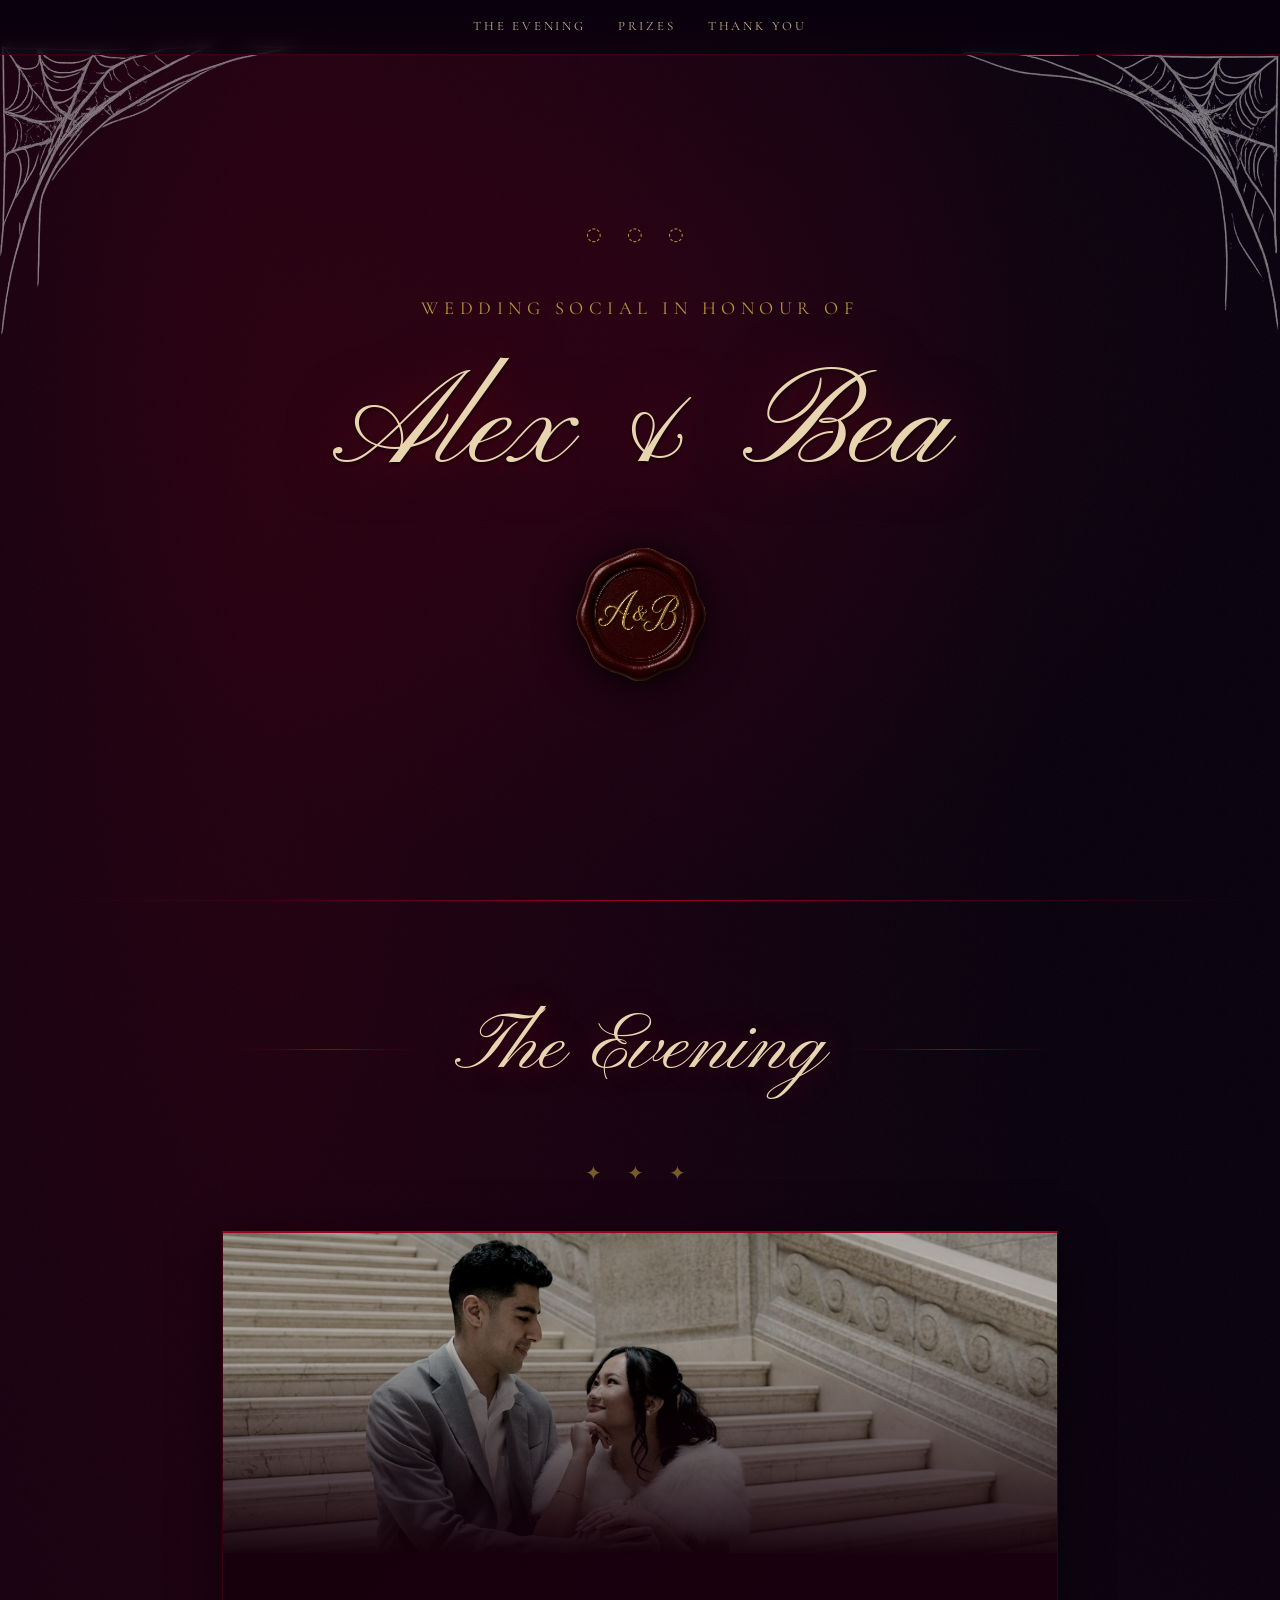
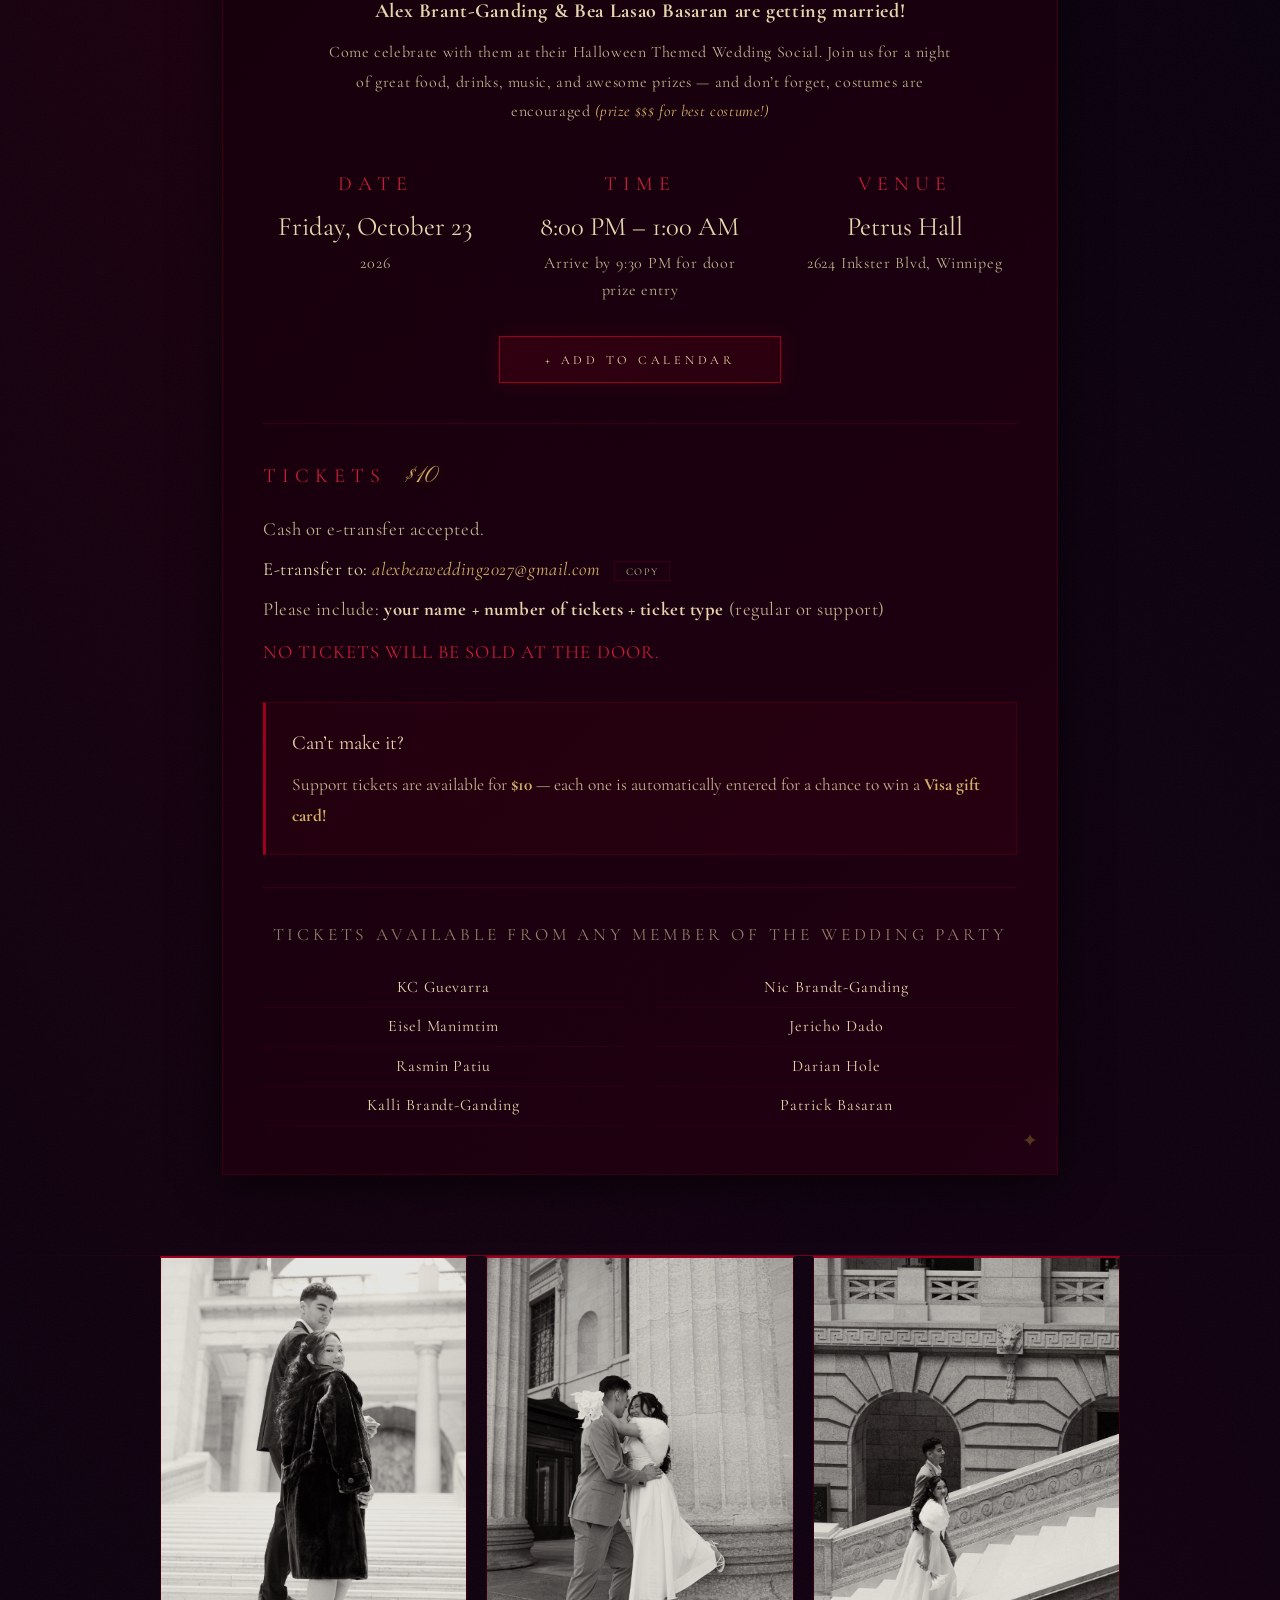
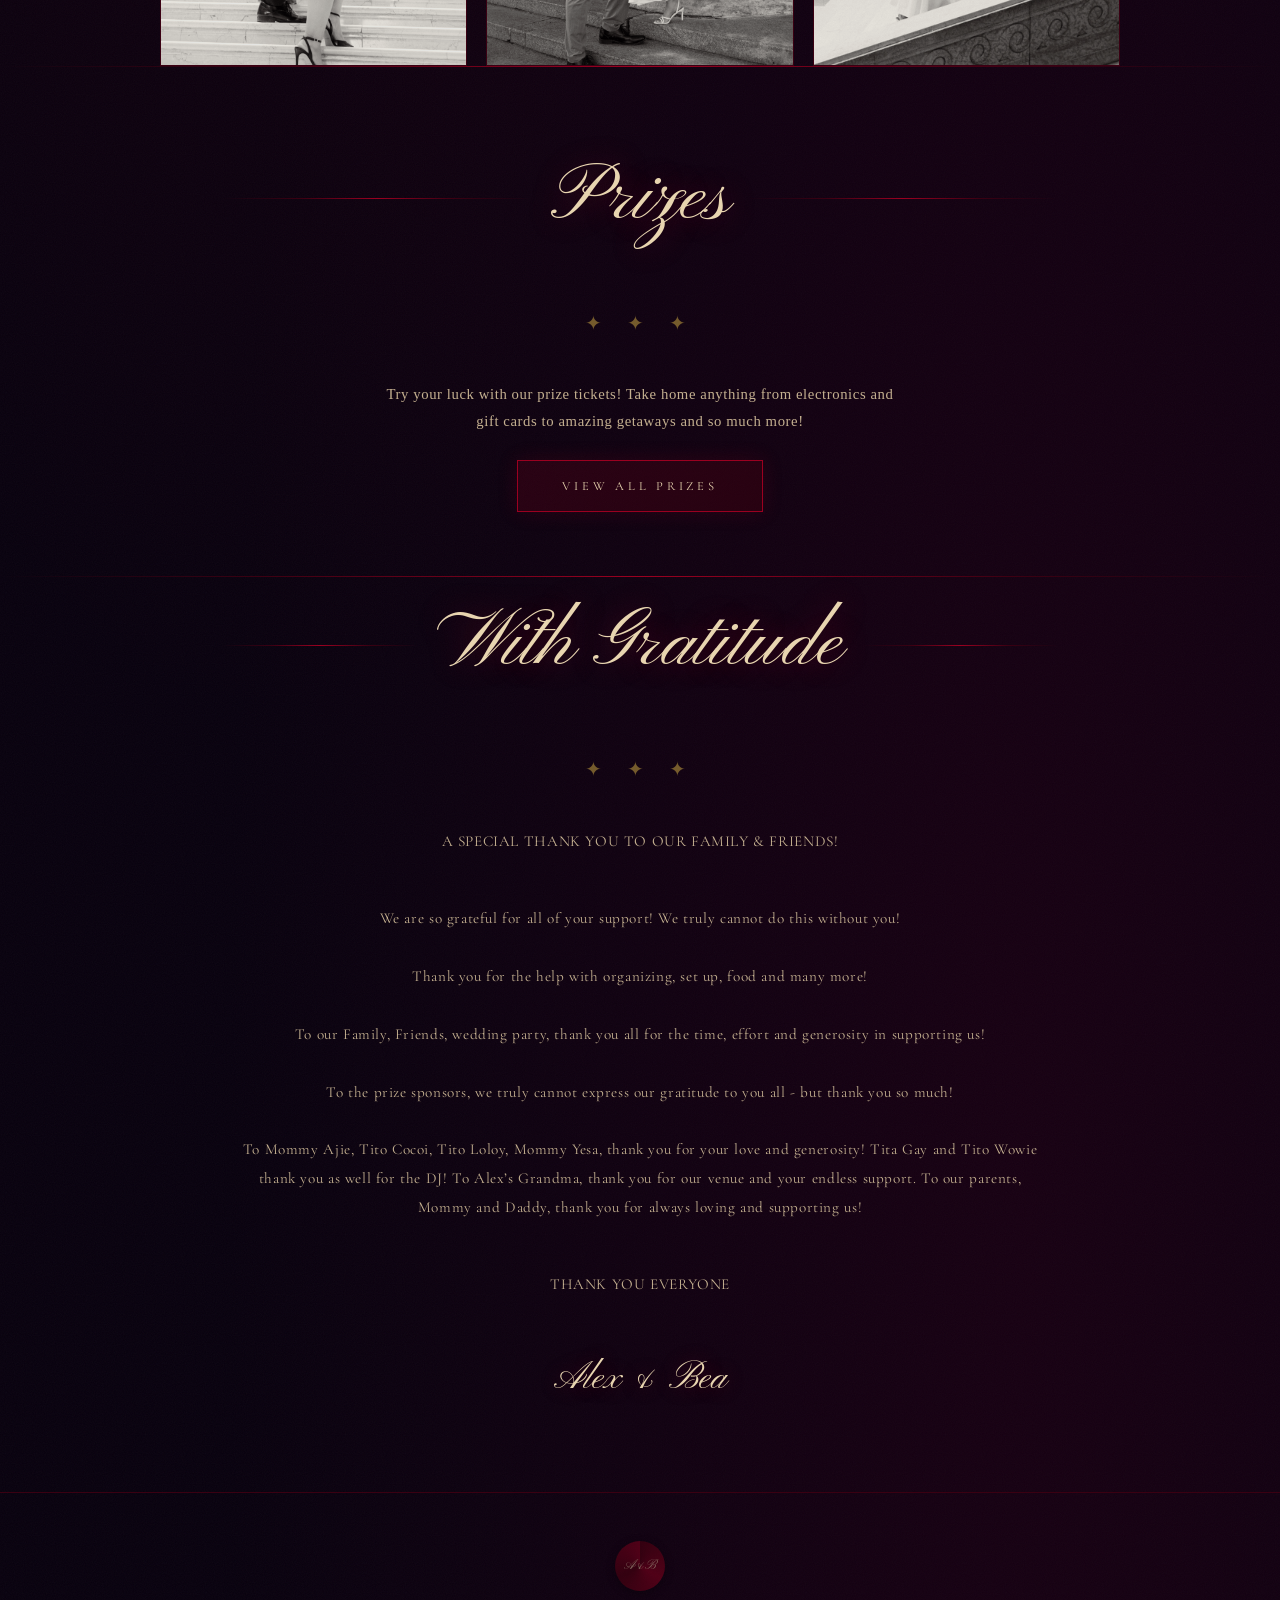
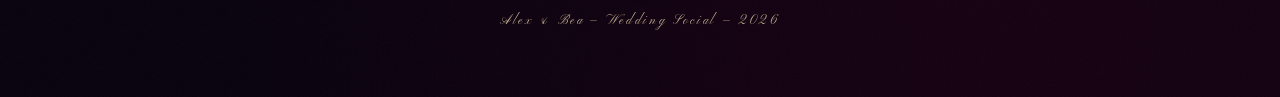
==== commit 3c329708: "Update index.html" ====
--- a/index.html
+++ b/index.html
@@ -181,7 +181,7 @@
     </div>
     <p class="section-ornament">&#10022; &#10022; &#10022;</p>
 
-    <p class="thankyou-intro">A SPECIAL TAHNK YOU TO OUR FAMILY & FRIENDS!</p>
+    <p class="thankyou-intro">A SPECIAL THANK YOU TO OUR FAMILY & FRIENDS!</p>
 
     <p class="thankyou-intro">We are so grateful for all of your support! We truly cannot do this without you! <br><br> Thank you for the help with organizing, set up, food and many more! <br><br> To our Family, Friends, wedding party, thank you all for the time, effort and generosity in supporting us! <br><br> To the prize sponsors, we truly cannot express our gratitude to you all - but thank you so much! <br><br> To Mommy Ajie, Tito Cocoi, Tito Loloy, Mommy Yesa, thank you for your love and generosity! Tita Gay and Tito
 Wowie thank you as well for the DJ! To Alex’s Grandma, thank you for our venue and your endless support. To our
--- a/social.css
+++ b/social.css
@@ -118,7 +118,7 @@
 
 .hero-title {
   font-family: 'Pinyon Script', 'DisplayFont', cursive;
-  font-size: 90pt;
+  font-size: 100pt;
   line-height: 1;
   color: var(--parchment);
   text-shadow: 0 0 60px rgba(180, 20, 40, 0.5), 0 2px 4px rgba(0,0,0,0.8);
@@ -950,23 +950,6 @@
   justify-content: center;
 }
 
-.prize-img-wrap::before {
-  content: '✦';
-  font-size: 2.2rem;
-  color: rgba(232, 213, 176, 0.07);
-  pointer-events: none;
-}
-
-.prize-img-wrap::after {
-  content: 'Add image';
-  position: absolute;
-  font-family: 'Cormorant Garamond', 'ThinFont', Georgia, serif;
-  font-size: 0.6rem;
-  letter-spacing: 0.2em;
-  text-transform: uppercase;
-  color: rgba(196, 176, 144, 0.18);
-}
-
 .prize-img {
   position: absolute;
   inset: 0;
@@ -1064,7 +1047,7 @@
   z-index: 2;
   opacity: 0.55;
 }
-.web-corner--tl { top: 34px; left: -5px; }
+.web-corner--tl { top: 40px; left: -5px; }
 .web-corner--tr { top: 34px; right: 0; }
 
 
@@ -1080,7 +1063,7 @@
 
   /* Hero */
   .hero { padding: 5rem 1.5rem 3rem; }
-  .hero-title { font-size: 56pt; }
+  .hero-title { font-size: 40pt; }
   .hero-subtitle { font-size: 0.72rem; letter-spacing: 0.18em; }
 
   /* Section headings */
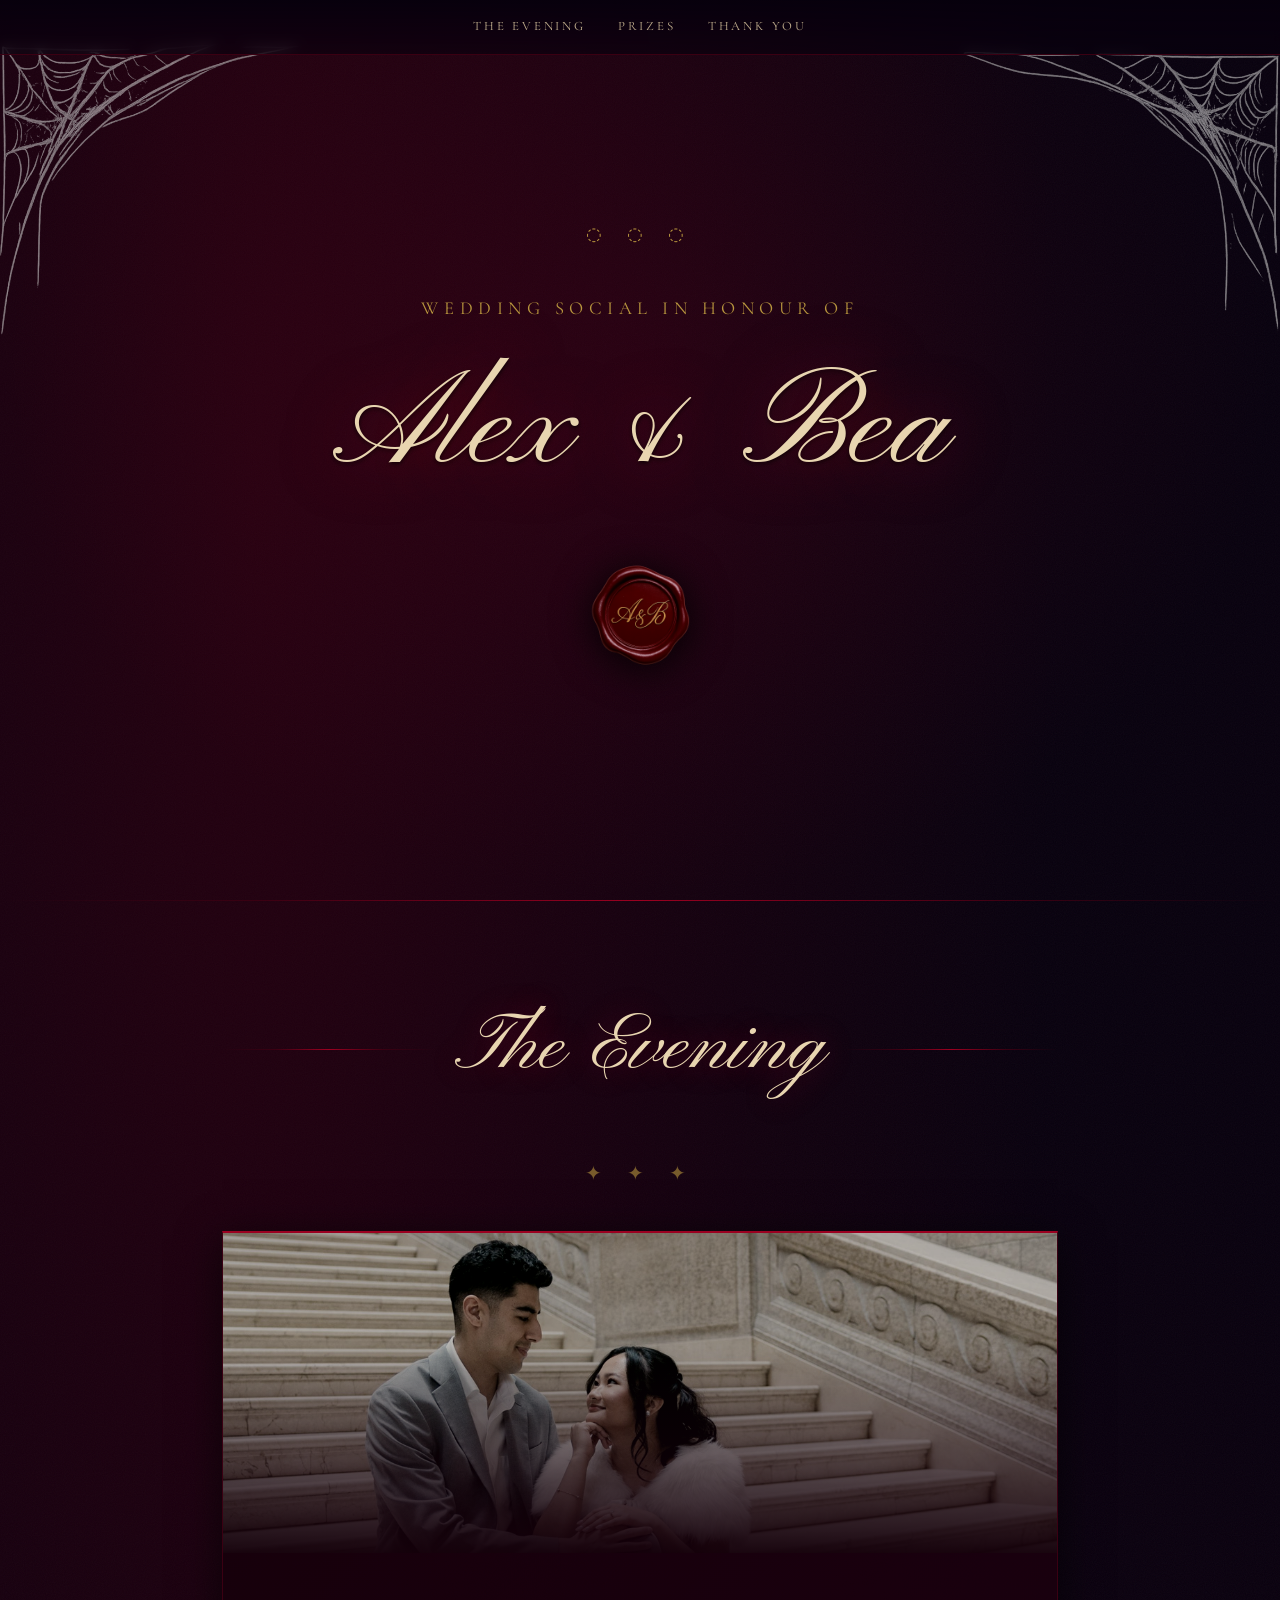
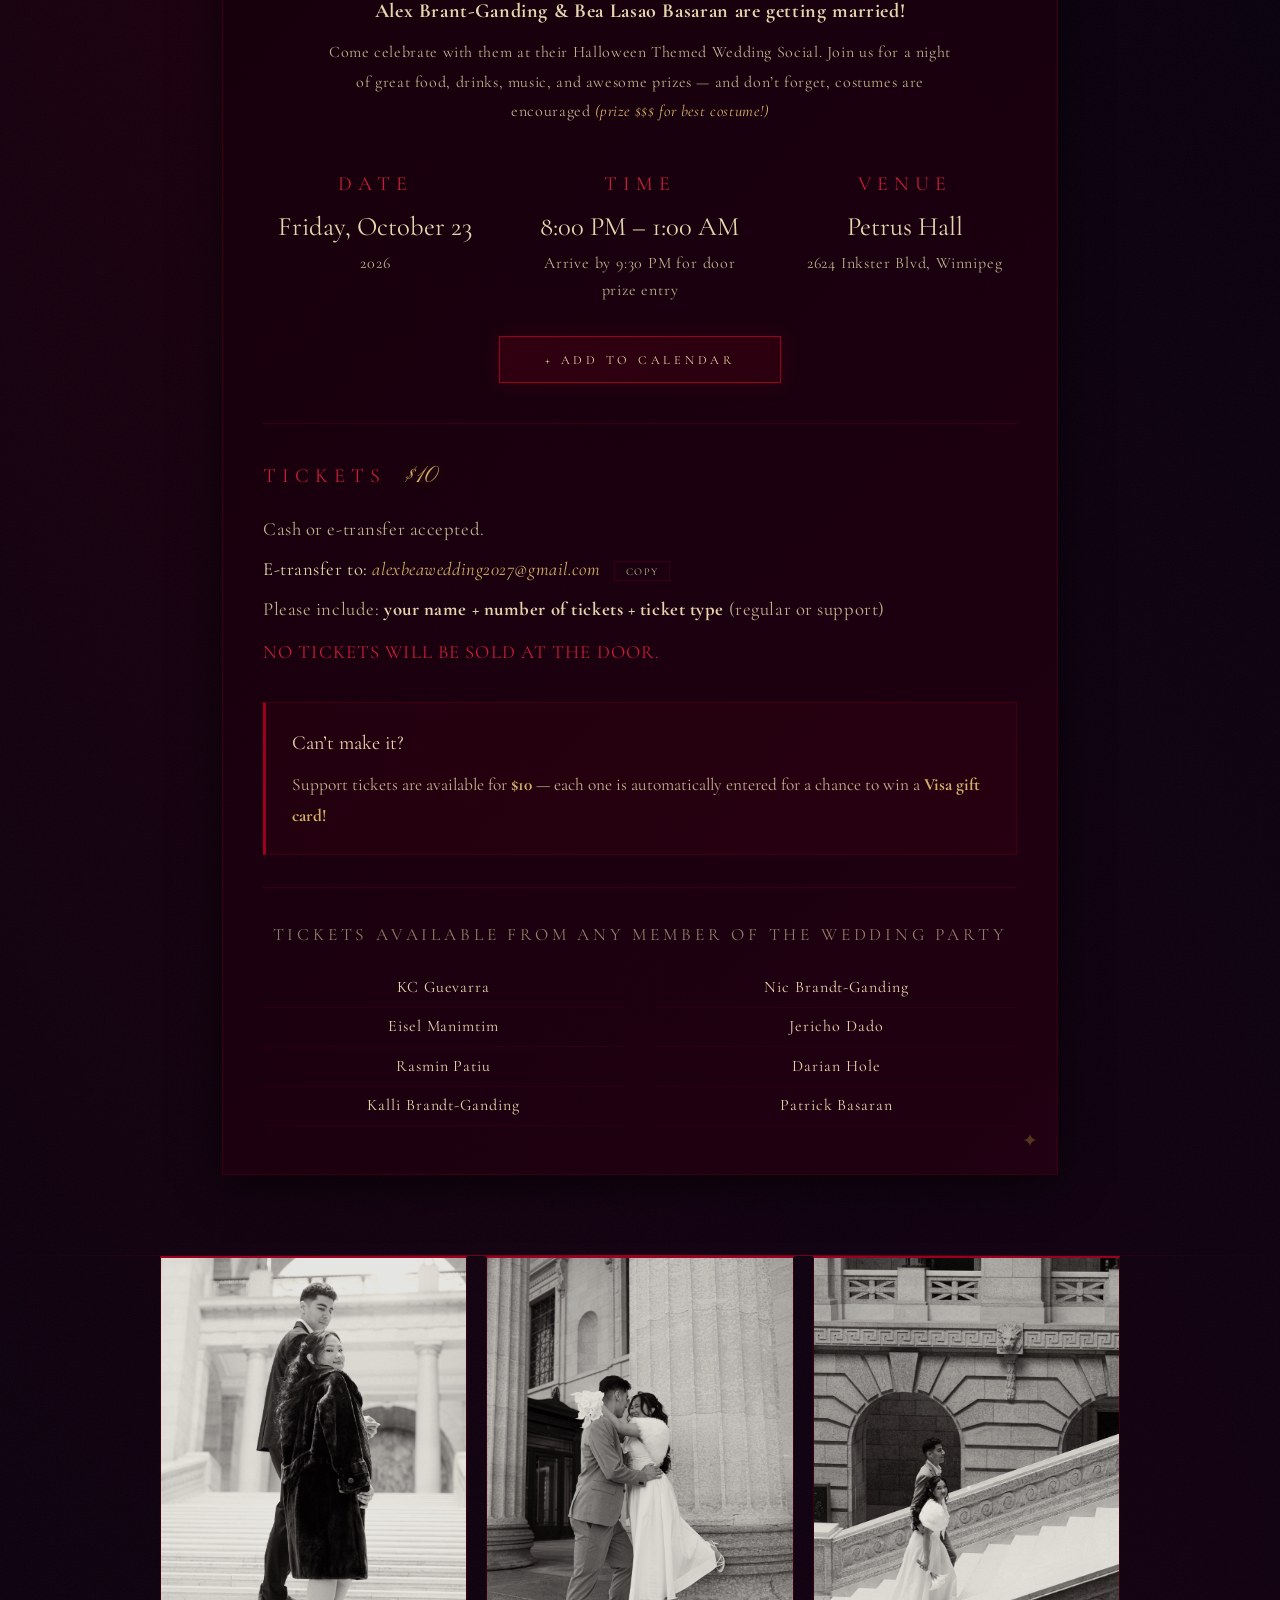
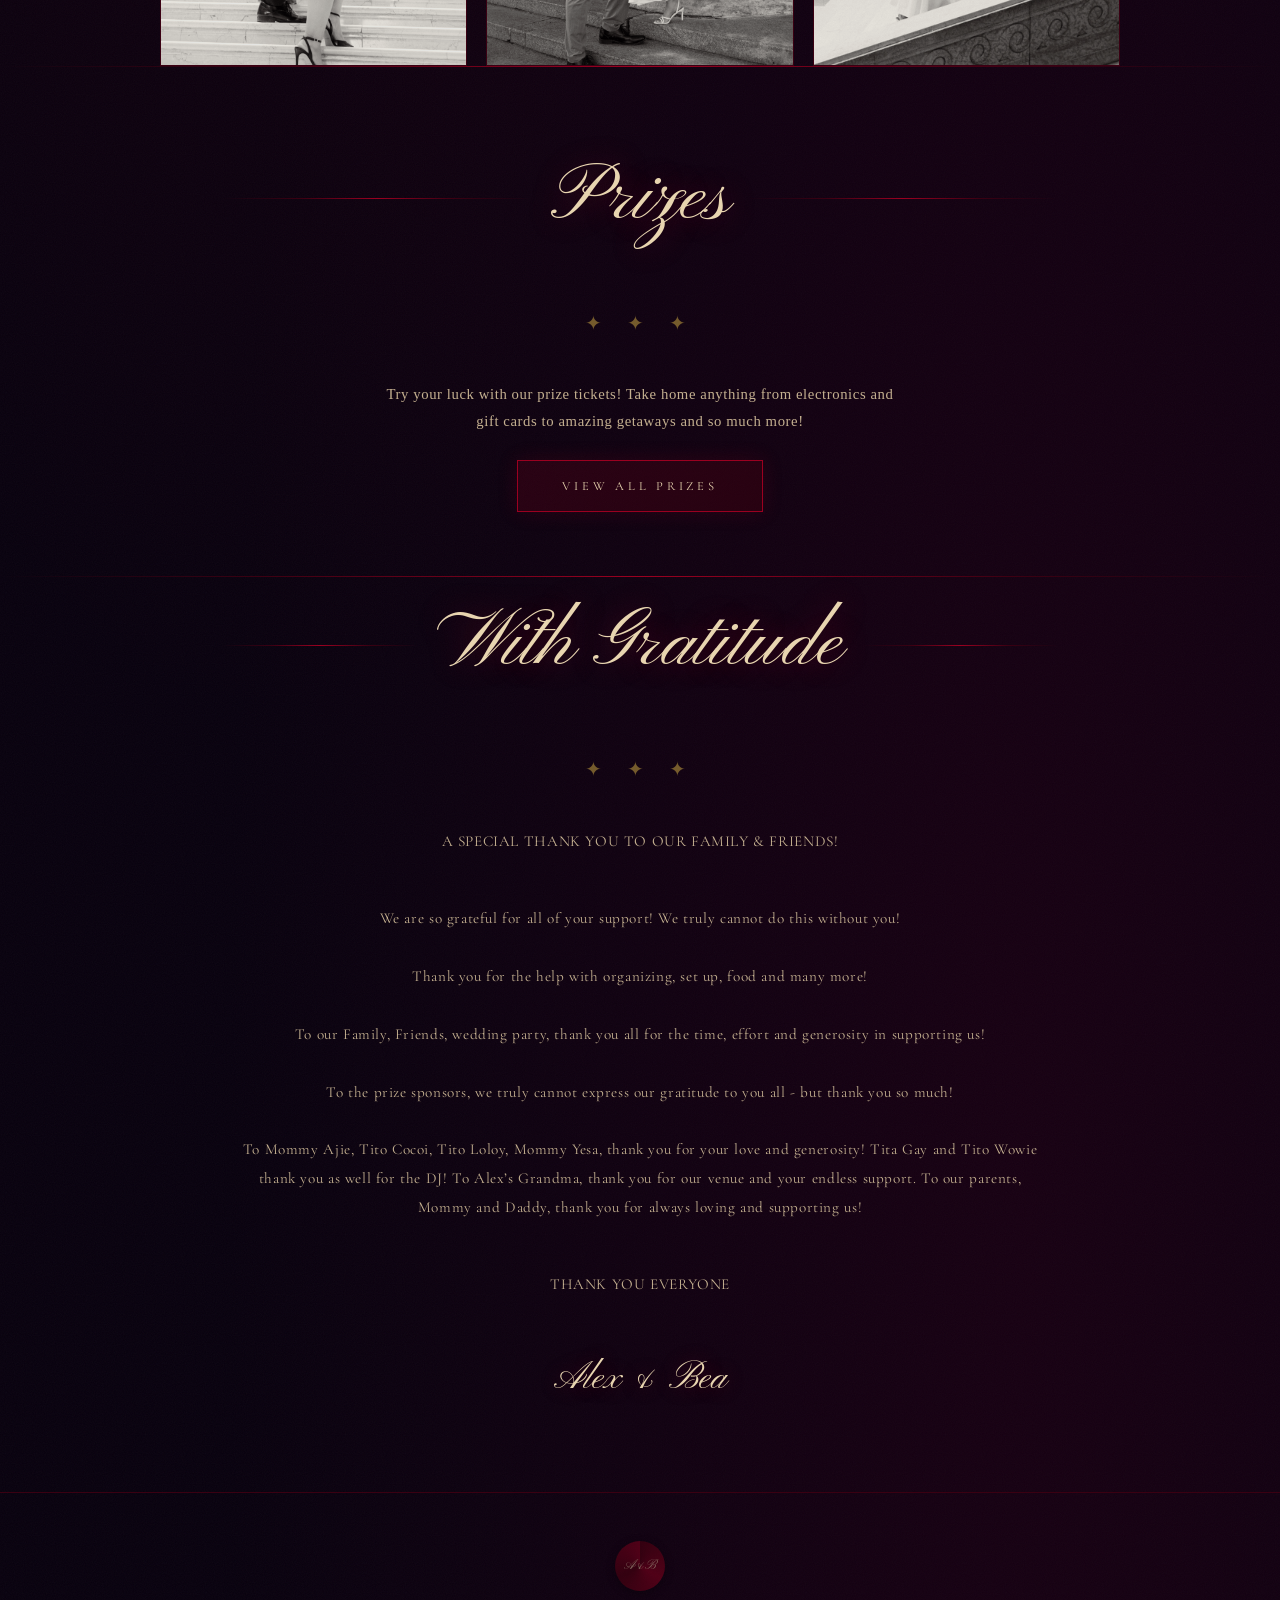
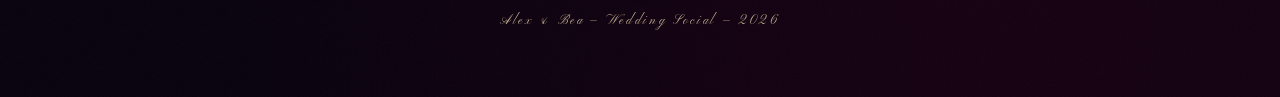
==== commit fa36024b: "Update index.html" ====
--- a/index.html
+++ b/index.html
@@ -27,7 +27,7 @@
     <p class="ornament candle-flicker">&#9676; &#9676; &#9676;</p>
     <p class="hero-subtitle">WEDDING SOCIAL IN HONOUR OF</p>
     <p class="hero-title">Alex <span class="ampersand">&amp;</span> Bea</p>
-    <img class="wax-seal-img" src="prize-pics/wax_seal2.png" alt="Seal" />
+    <img class="wax-seal-img" src="prize-pics/wax_seal3.png" alt="Seal" />
 
 
   </div>
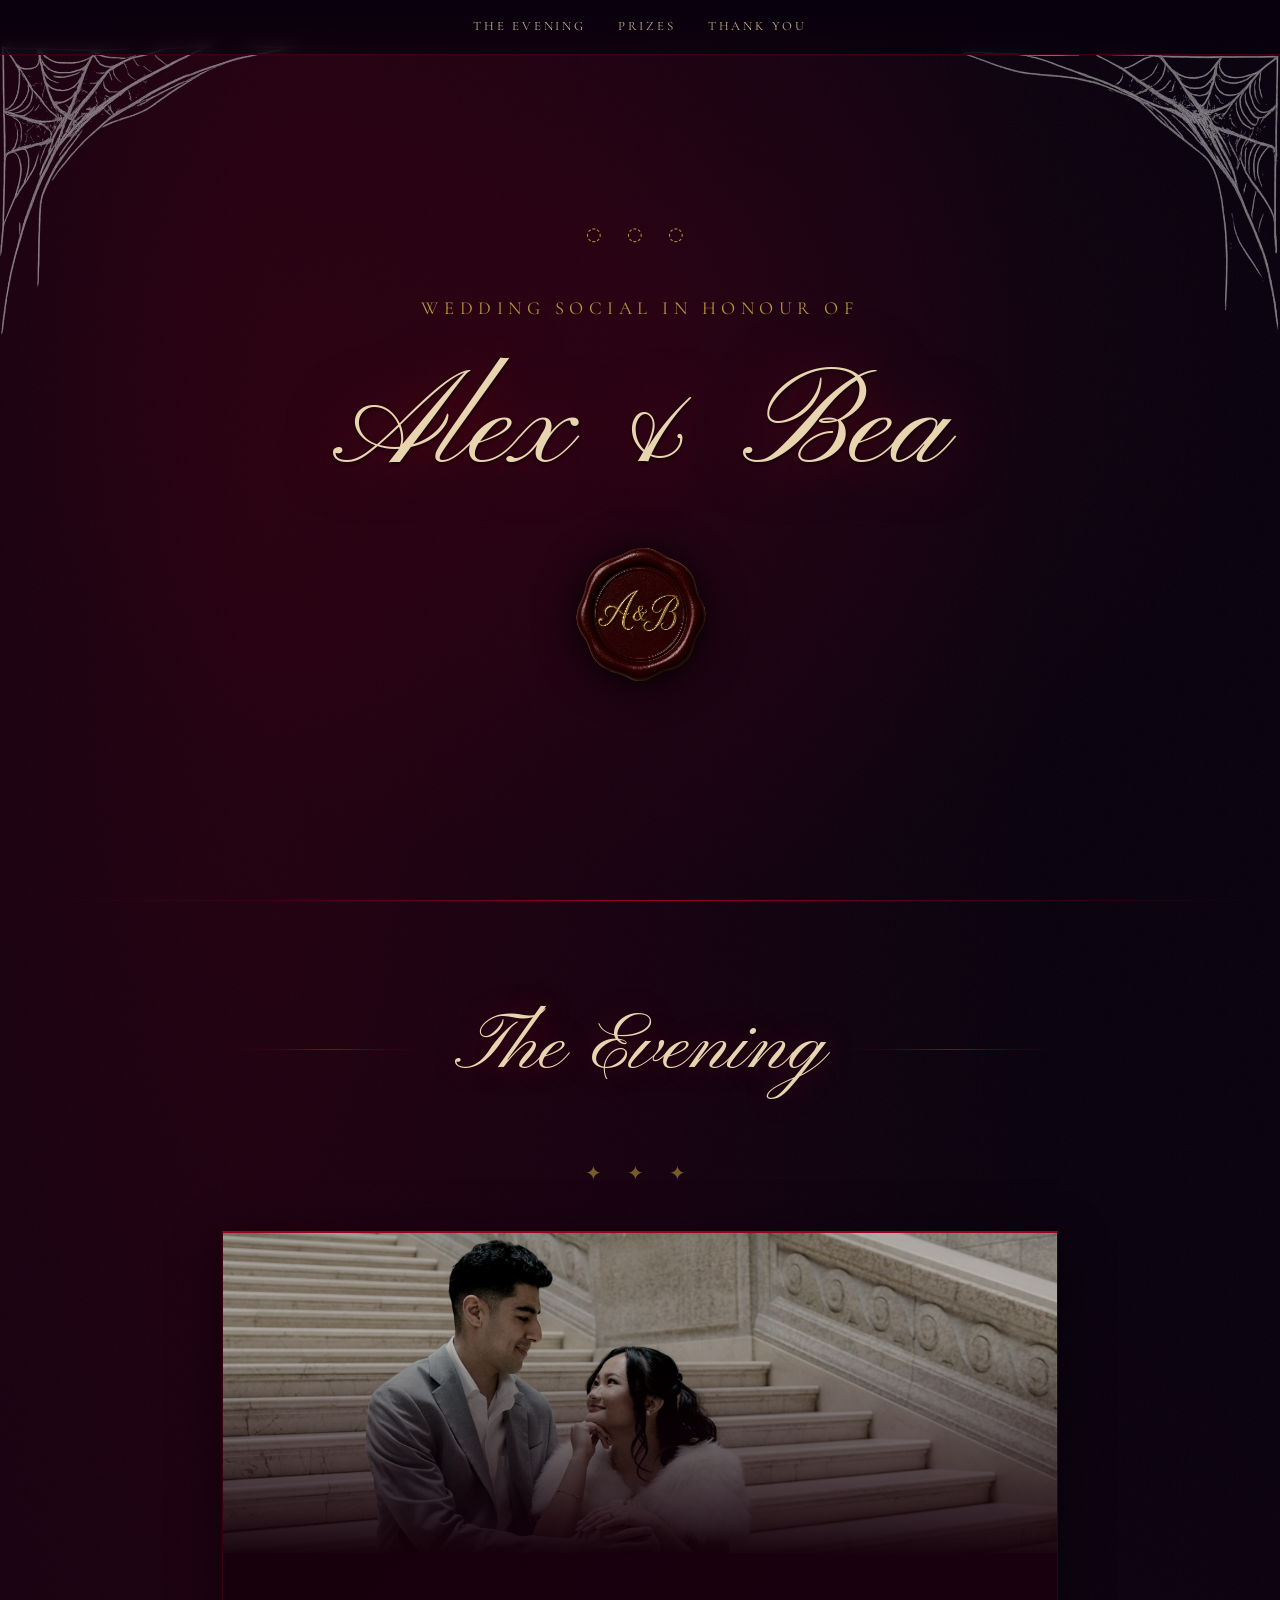
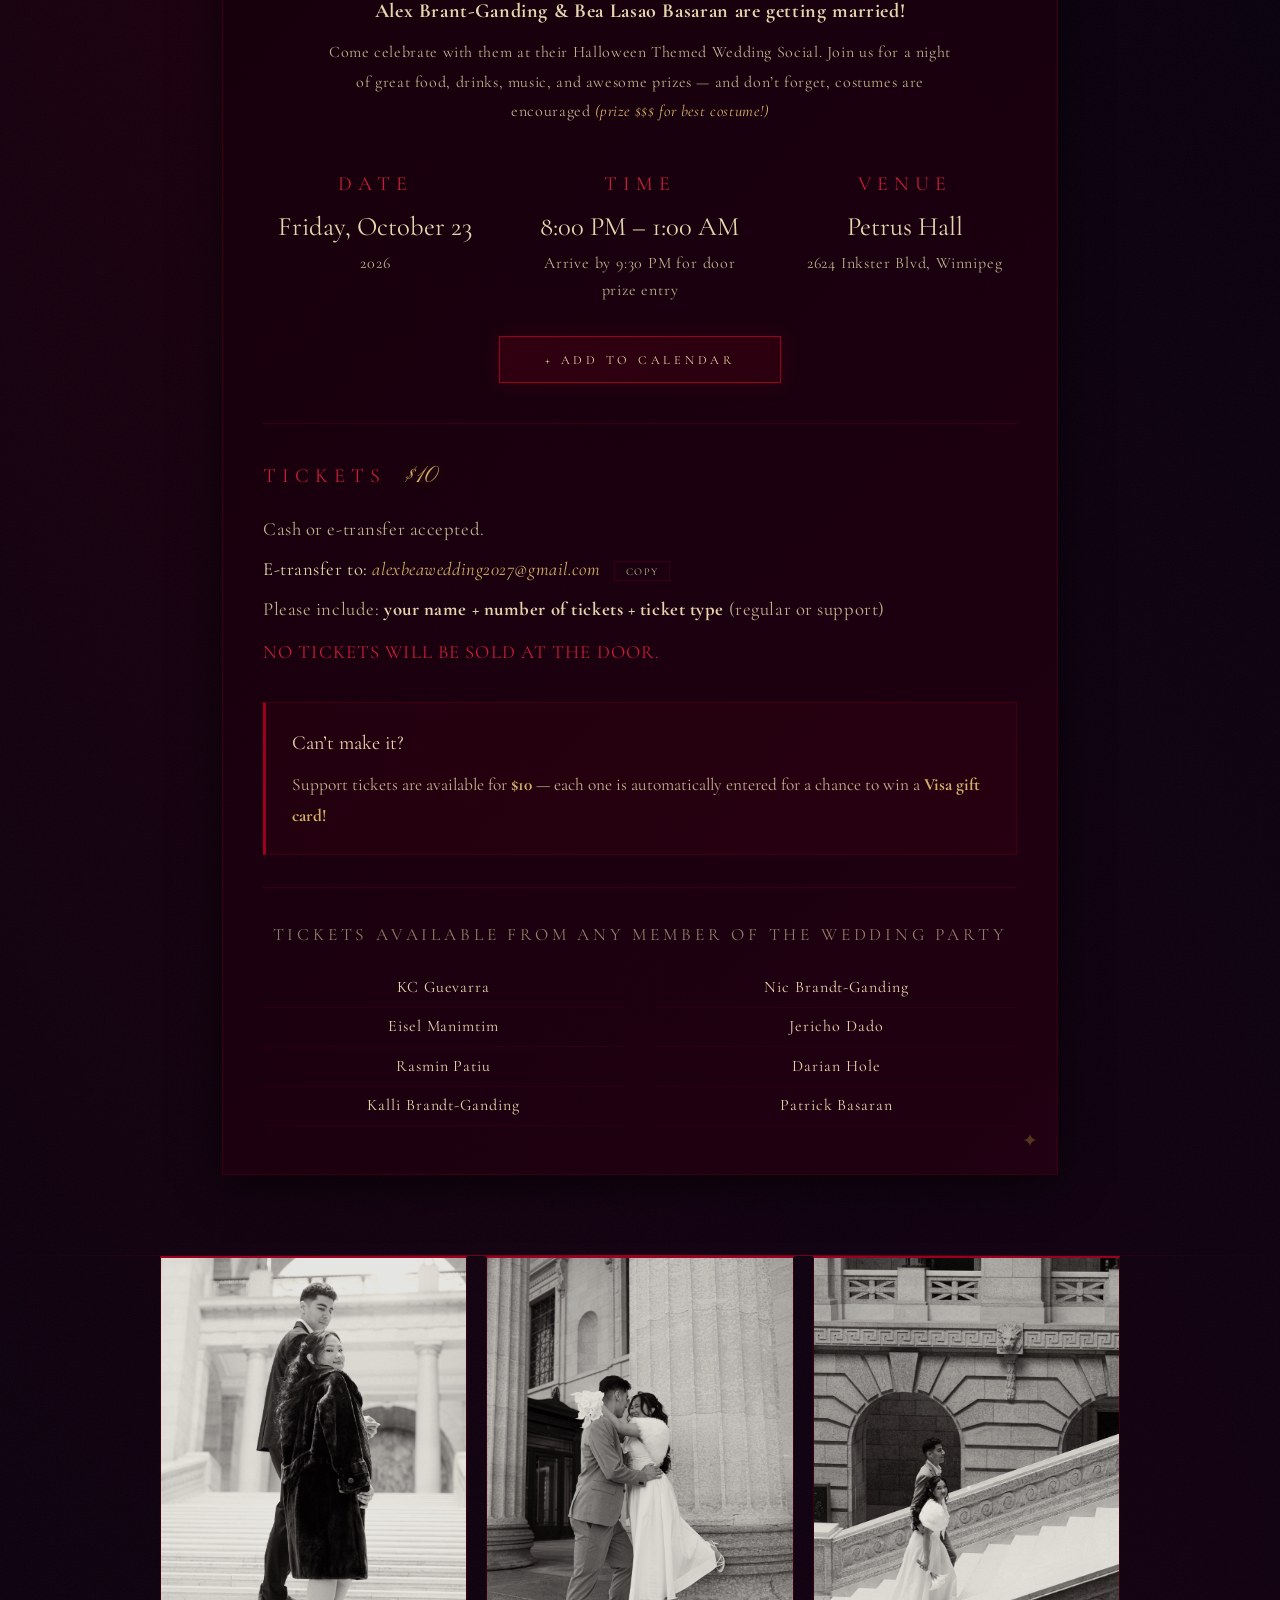
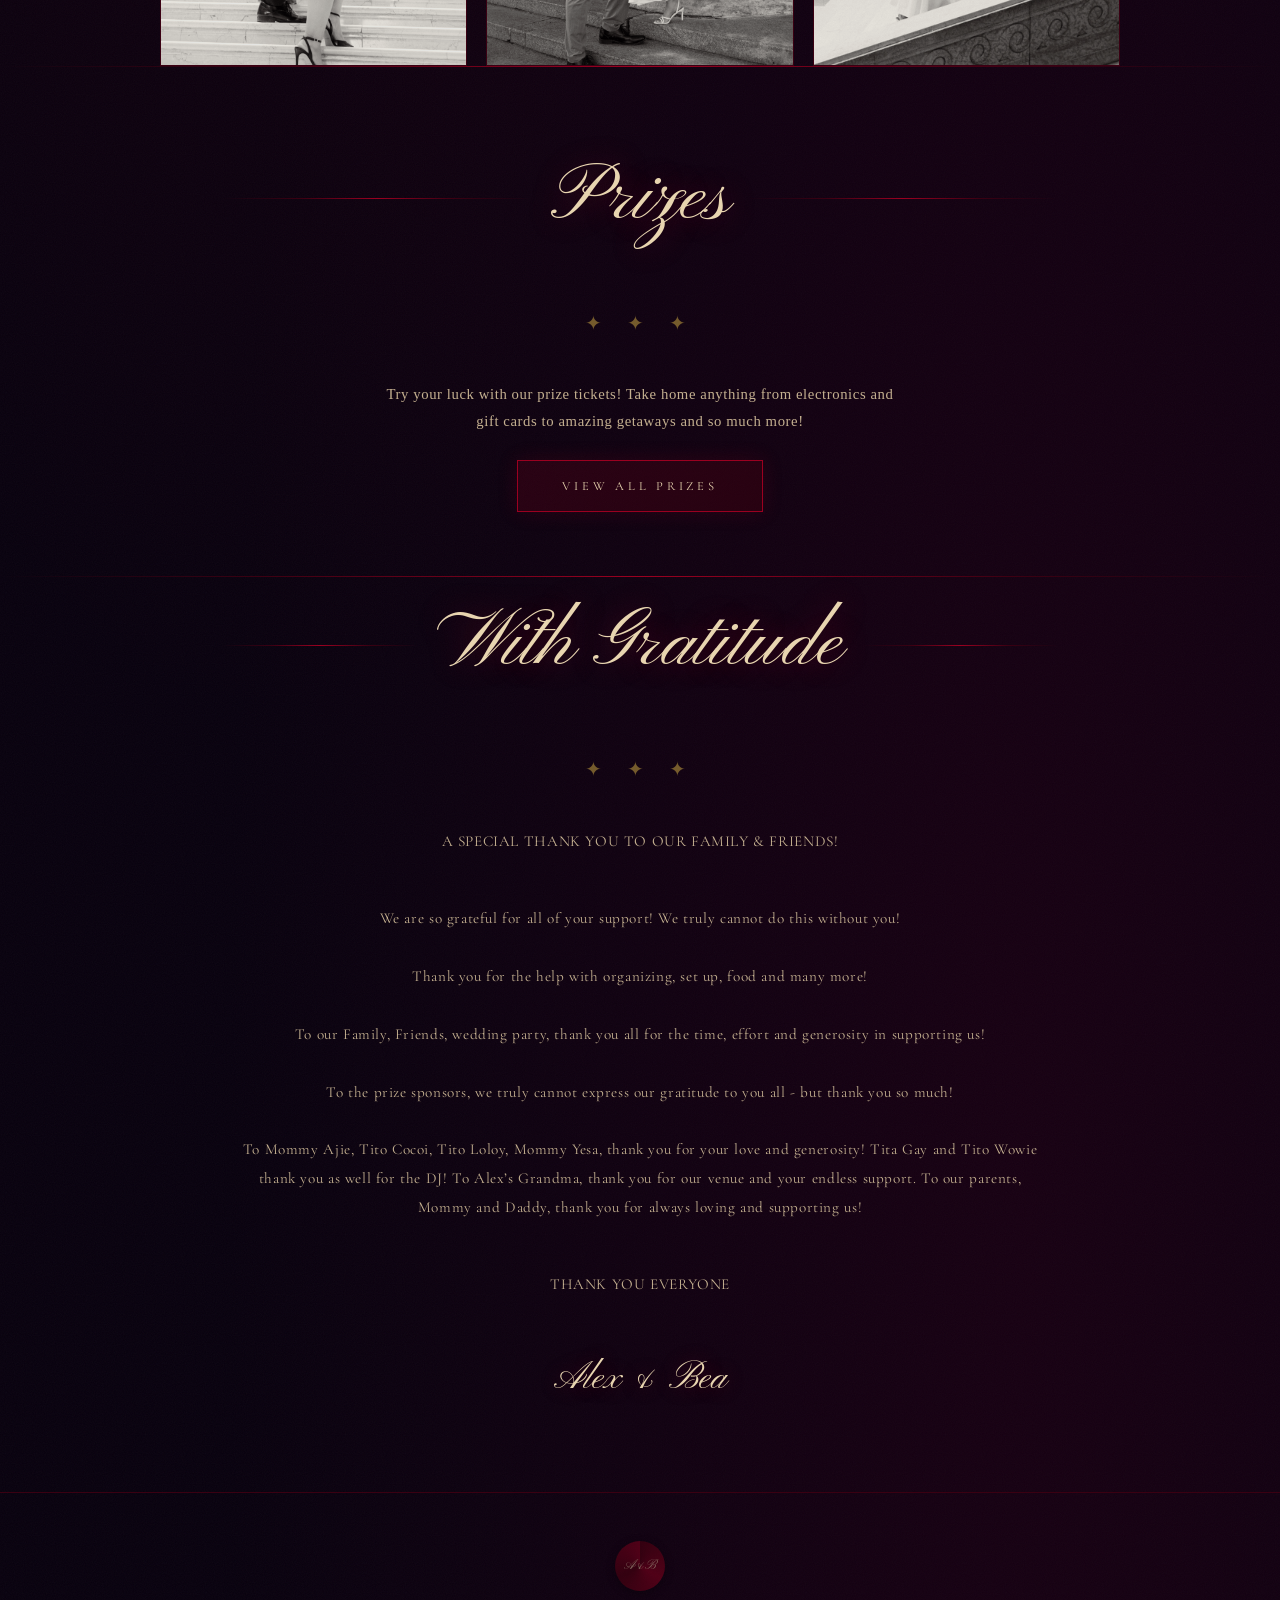
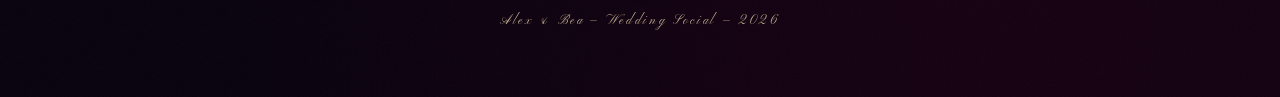
==== commit a417ff55: "Update index.html" ====
--- a/index.html
+++ b/index.html
@@ -27,7 +27,7 @@
     <p class="ornament candle-flicker">&#9676; &#9676; &#9676;</p>
     <p class="hero-subtitle">WEDDING SOCIAL IN HONOUR OF</p>
     <p class="hero-title">Alex <span class="ampersand">&amp;</span> Bea</p>
-    <img class="wax-seal-img" src="prize-pics/wax_seal3.png" alt="Seal" />
+    <img class="wax-seal-img" src="prize-pics/wax_seal2.png" alt="Seal" />
 
 
   </div>
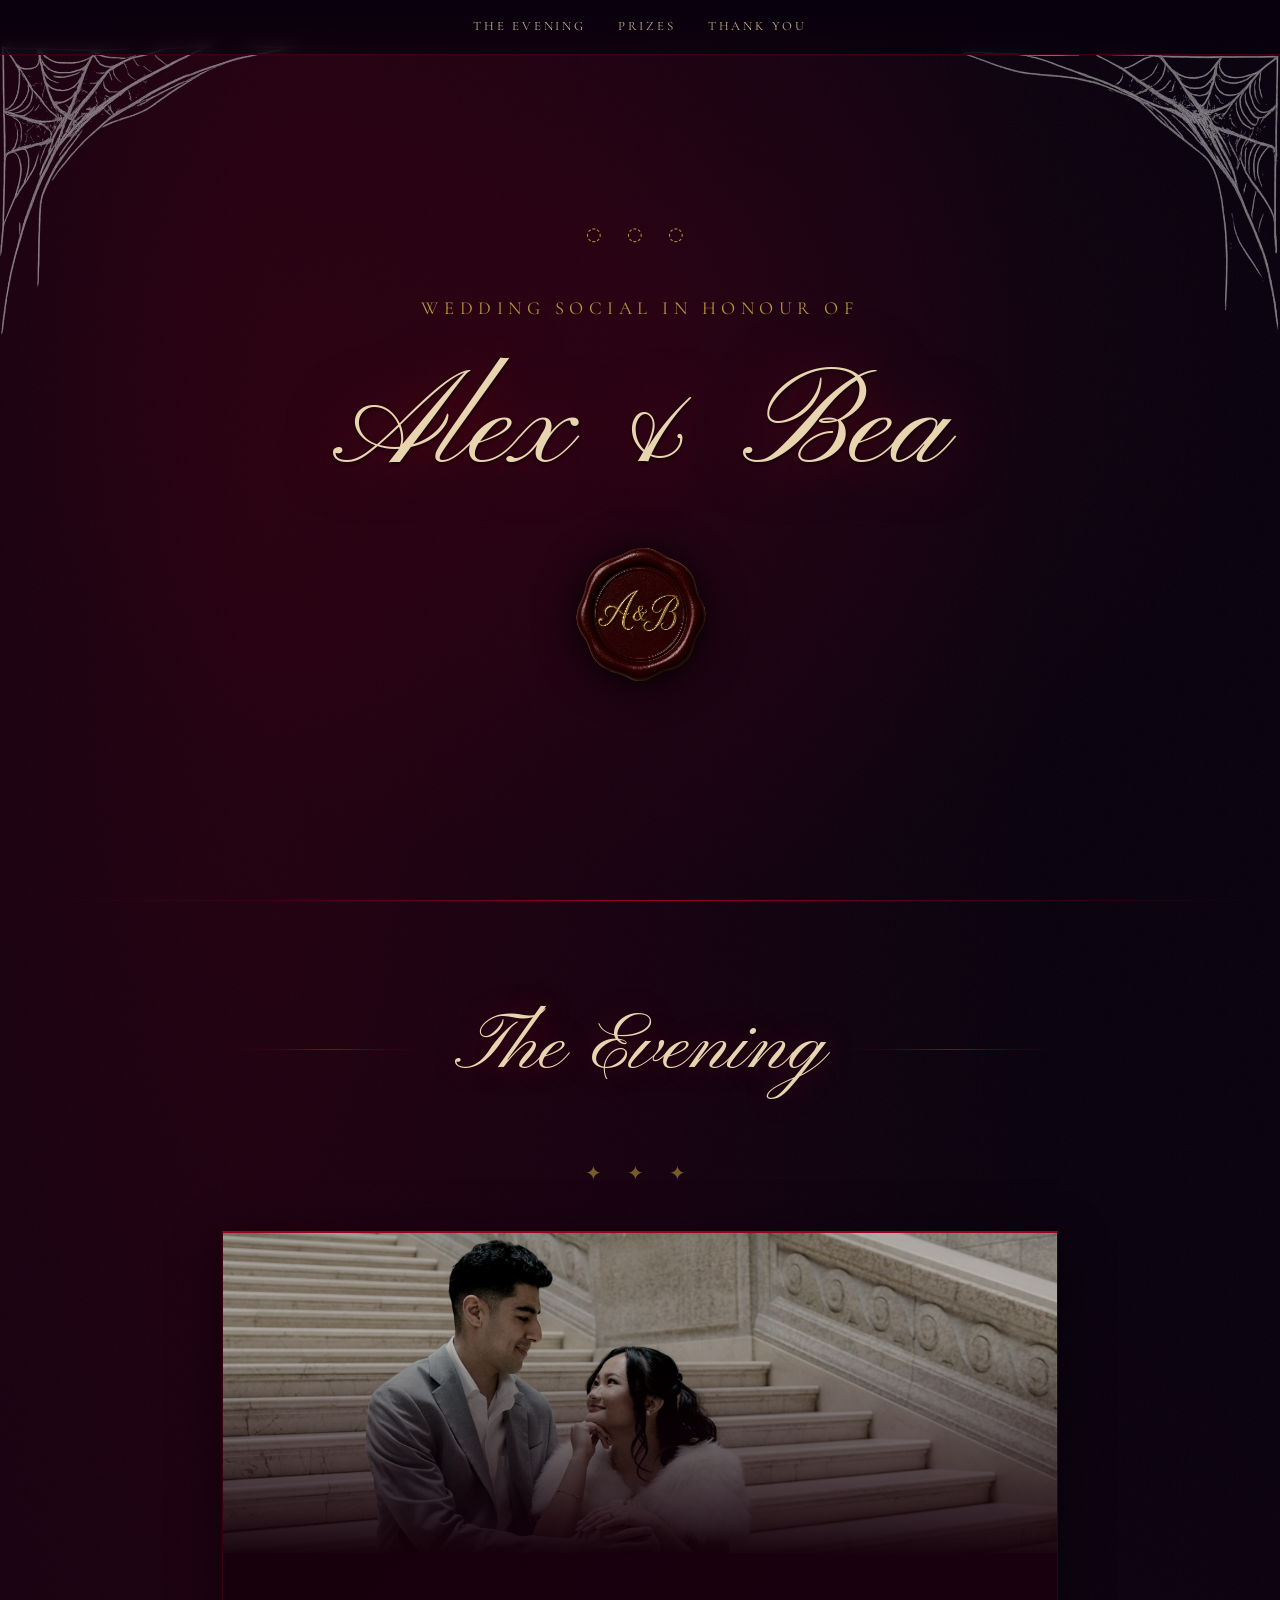
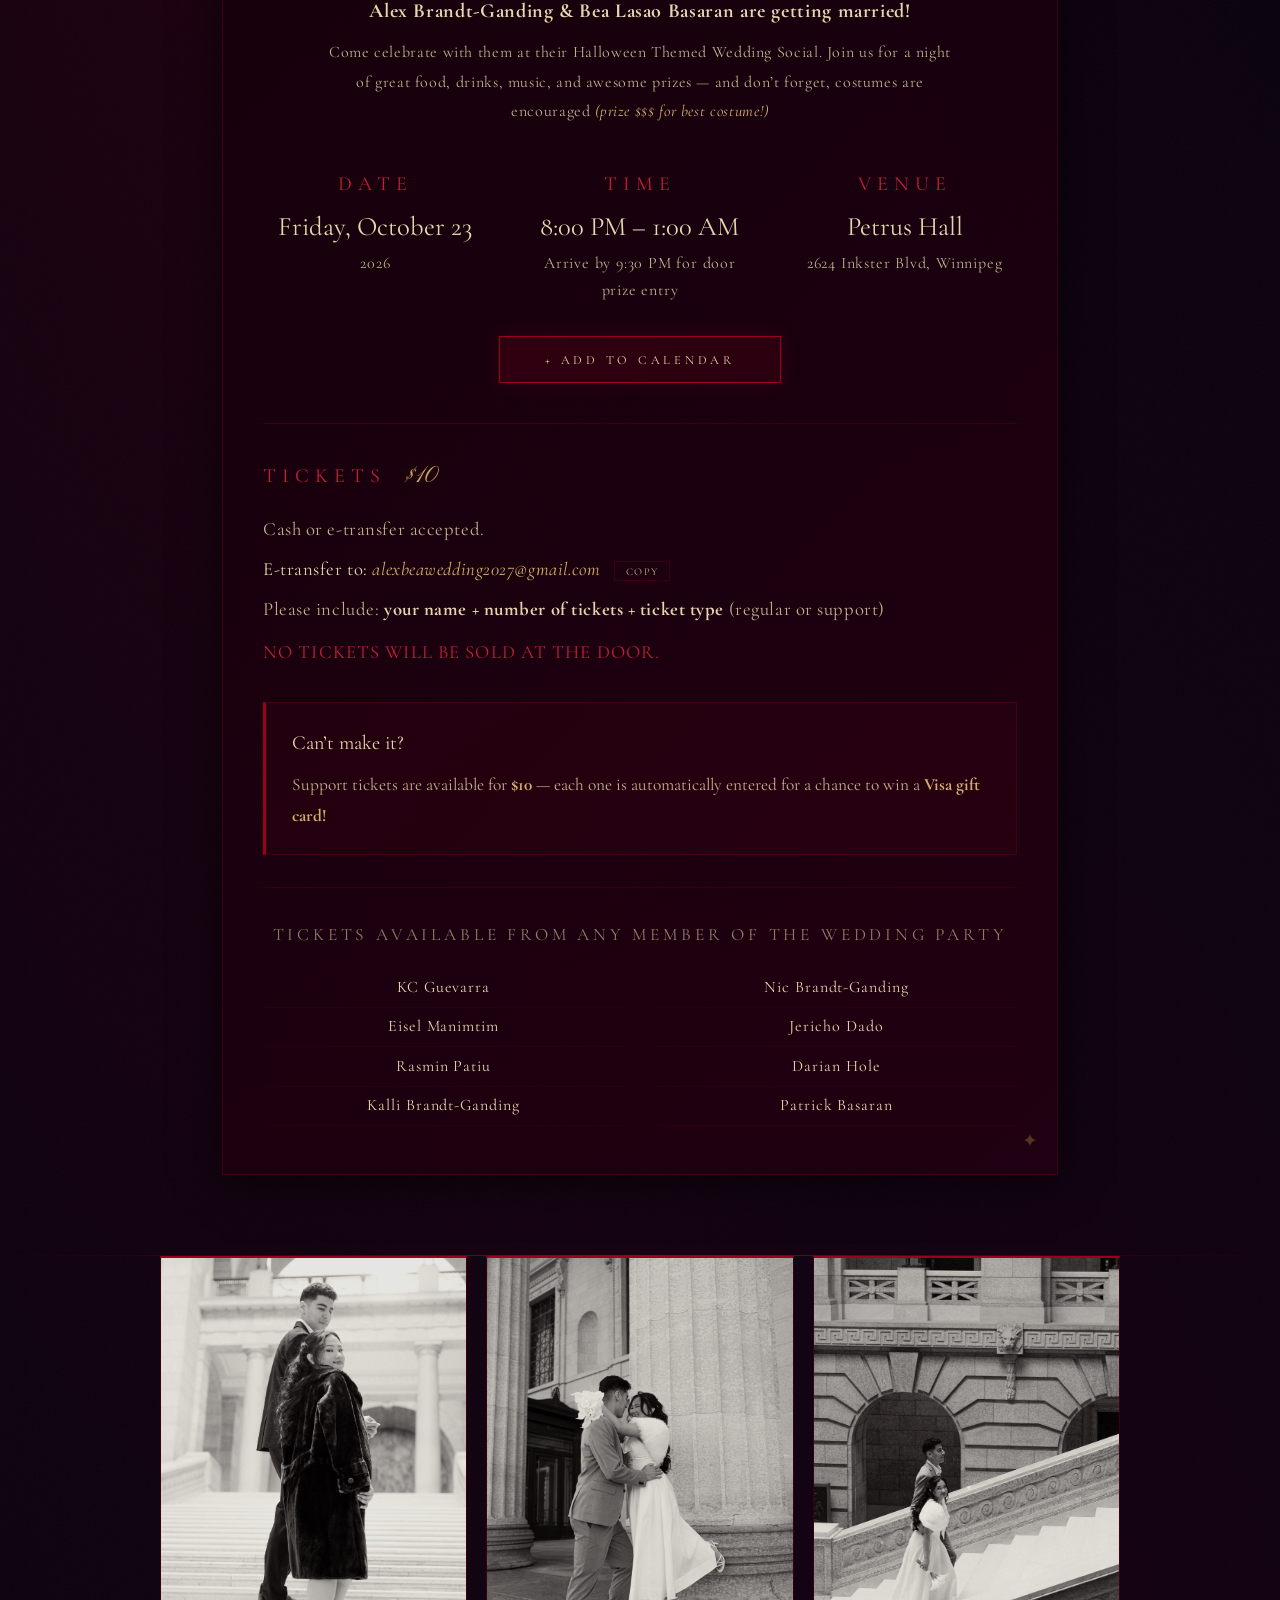
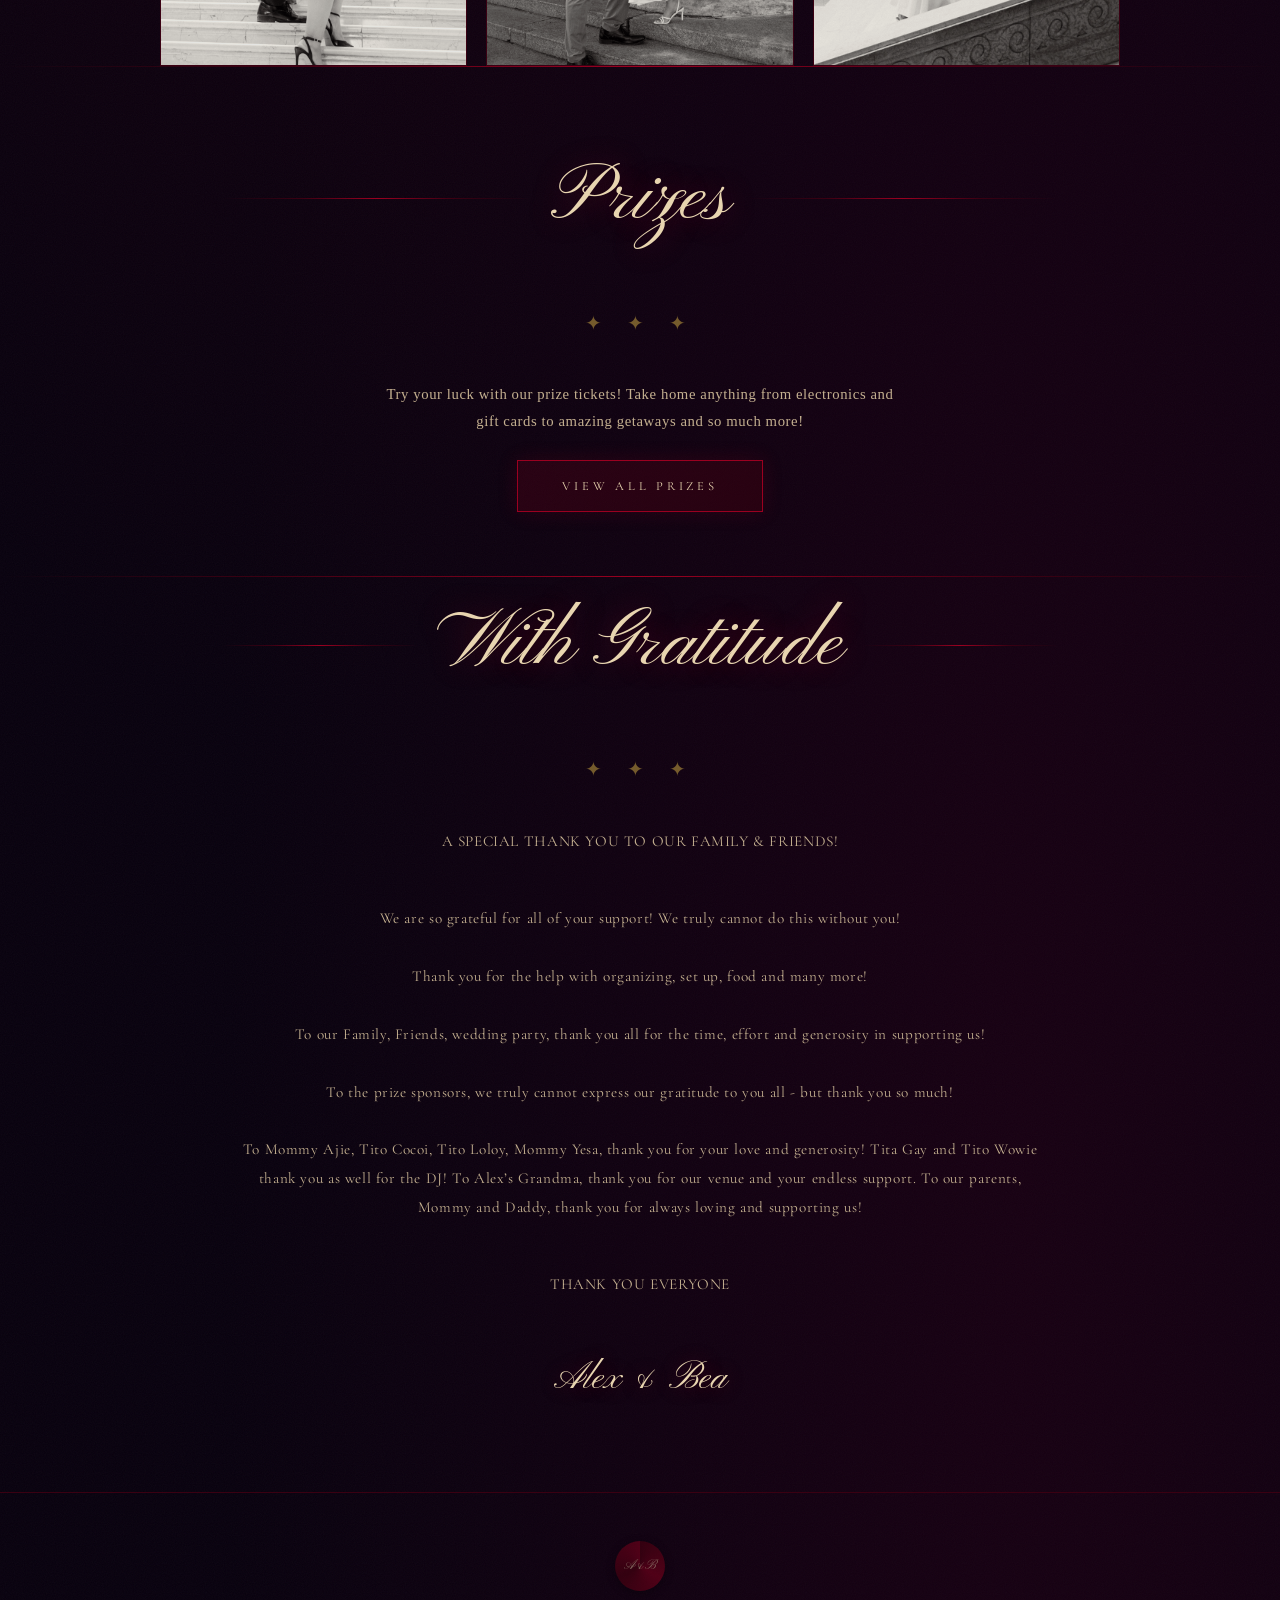
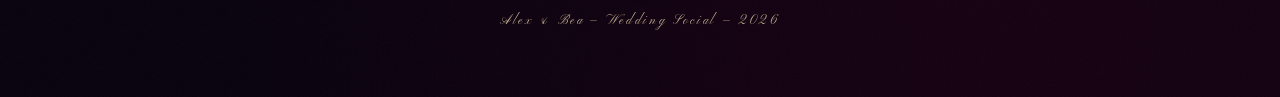
==== commit 3a80a07f: "Update index.html" ====
--- a/index.html
+++ b/index.html
@@ -48,7 +48,7 @@
       </div>
 
       <p class="event-intro">
-        <strong>Alex Brant-Ganding &amp; Bea Lasao Basaran are getting married!</strong>
+        <strong>Alex Brandt-Ganding &amp; Bea Lasao Basaran are getting married!</strong>
         Come celebrate with them at their Halloween Themed Wedding Social.
         Join us for a night of great food, drinks, music, and awesome prizes
         &mdash; and don&rsquo;t forget, costumes are encouraged
@@ -83,7 +83,7 @@
           + Add to Calendar
         </button>
         <div class="cal-dropdown" id="calDropdown" hidden>
-          <a class="cal-option" href="https://calendar.google.com/calendar/render?action=TEMPLATE&text=Alex+%26+Bea+Halloween+Wedding+Social&dates=20261023T200000%2F20261024T010000&details=Come+celebrate+with+Alex+Brant-Ganding+%26+Bea+Lasao+Basaran+at+their+Halloween+Themed+Wedding+Social!+Costumes+encouraged.+Tickets+%2410.&location=Petrus+Hall%2C+2624+Inkster+Blvd%2C+Winnipeg%2C+MB+R2W+3W1" target="_blank" rel="noopener">Google Calendar</a>
+          <a class="cal-option" href="https://calendar.google.com/calendar/render?action=TEMPLATE&text=Alex+%26+Bea+Halloween+Wedding+Social&dates=20261023T200000%2F20261024T010000&details=Come+celebrate+with+Alex+Brandt-Ganding+%26+Bea+Lasao+Basaran+at+their+Halloween+Themed+Wedding+Social!+Costumes+encouraged.+Tickets+%2410.&location=Petrus+Hall%2C+2624+Inkster+Blvd%2C+Winnipeg%2C+MB+R2W+3W1" target="_blank" rel="noopener">Google Calendar</a>
           <a class="cal-option" href="#" onclick="downloadICS(event)">Apple Calendar</a>
           <a class="cal-option" href="https://outlook.live.com/calendar/0/deeplink/compose?subject=Alex+%26+Bea+Halloween+Wedding+Social&startdt=2026-10-23T20%3A00%3A00&enddt=2026-10-24T01%3A00%3A00&location=Petrus+Hall%2C+2624+Inkster+Blvd%2C+Winnipeg%2C+MB+R2W+3W1&body=Come+celebrate+with+Alex+%26+Bea+at+their+Halloween+Themed+Wedding+Social!+Costumes+encouraged." target="_blank" rel="noopener">Outlook</a>
         </div>
@@ -232,7 +232,7 @@
         'DTEND;TZID=America/Winnipeg:20261024T010000',
         'SUMMARY:Alex & Bea Halloween Wedding Social',
         'LOCATION:Petrus Hall\\, 2624 Inkster Blvd\\, Winnipeg\\, MB R2W 3W1',
-        'DESCRIPTION:Come celebrate with Alex Brant-Ganding & Bea Lasao Basaran at their Halloween Themed Wedding Social! Costumes encouraged. Tickets $10.',
+        'DESCRIPTION:Come celebrate with Alex Brandt-Ganding & Bea Lasao Basaran at their Halloween Themed Wedding Social! Costumes encouraged. Tickets $10.',
         'END:VEVENT',
         'END:VCALENDAR'
       ].join('\r\n');
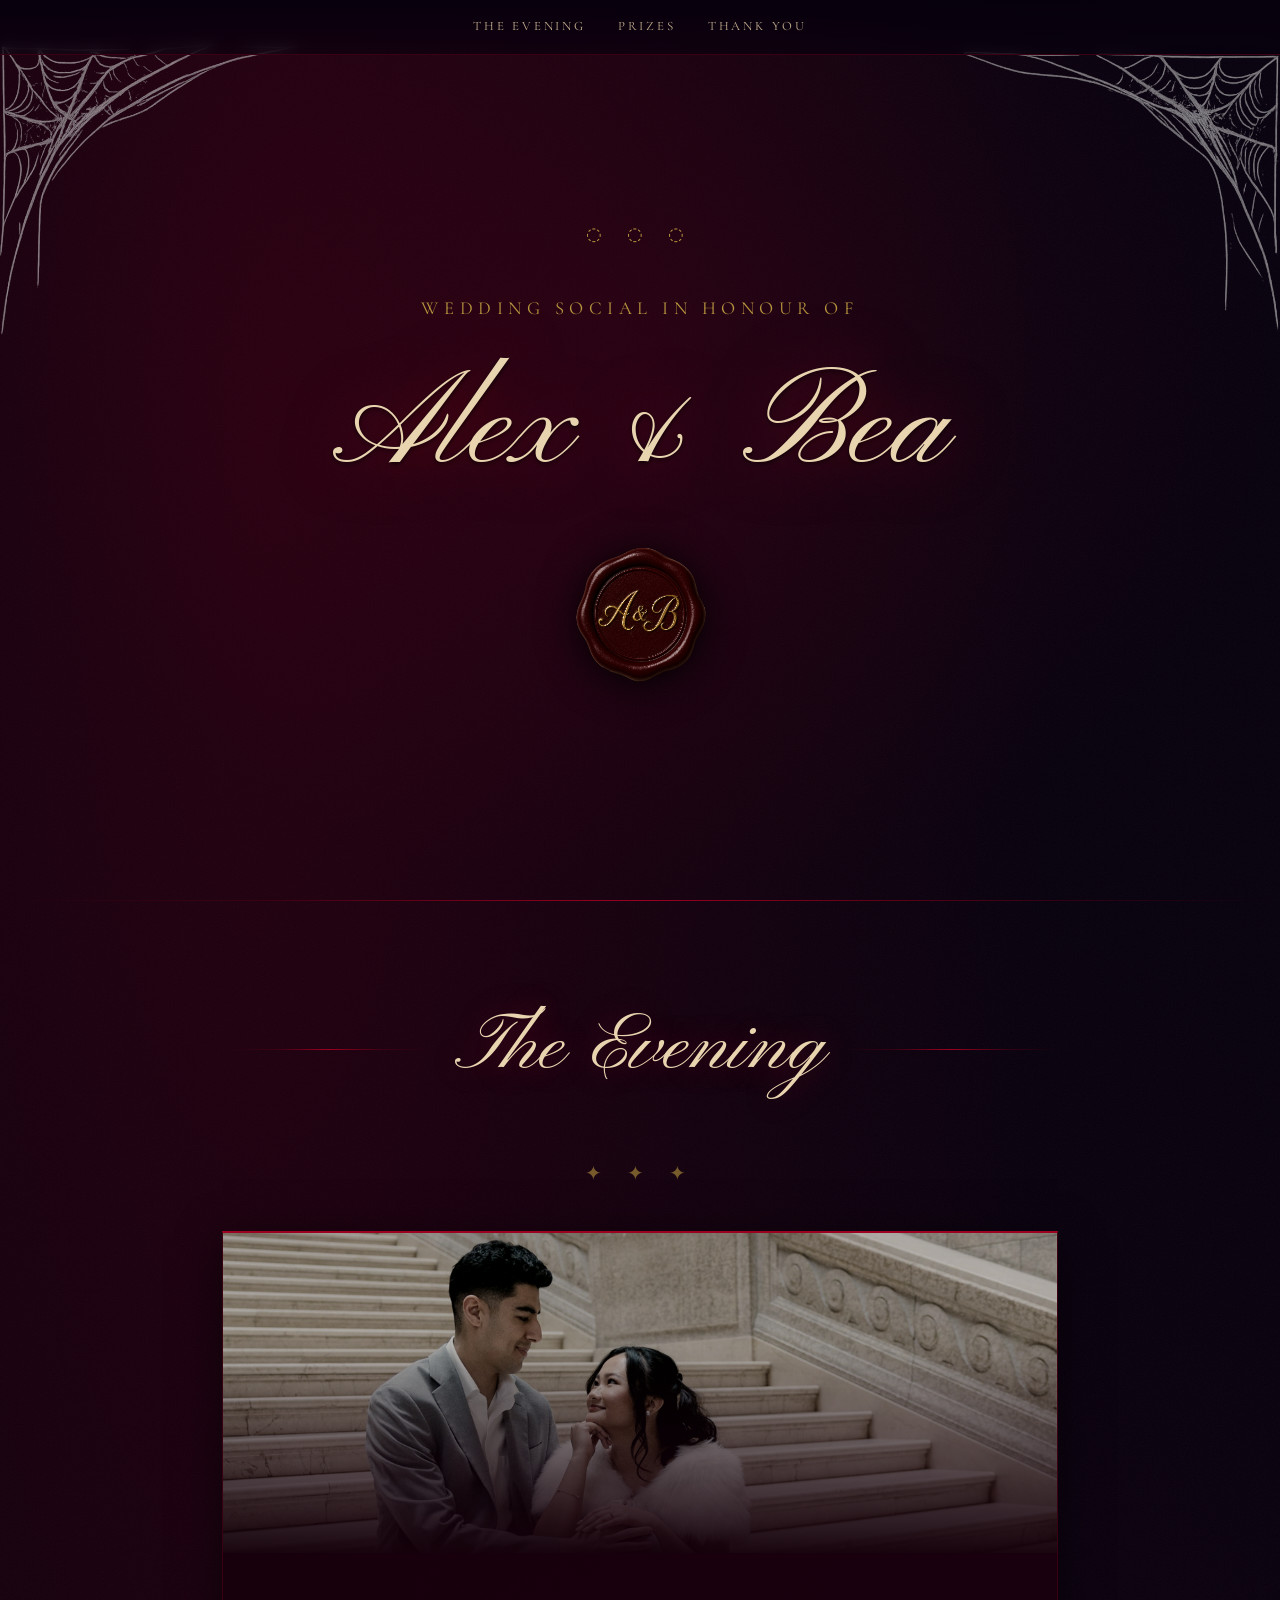
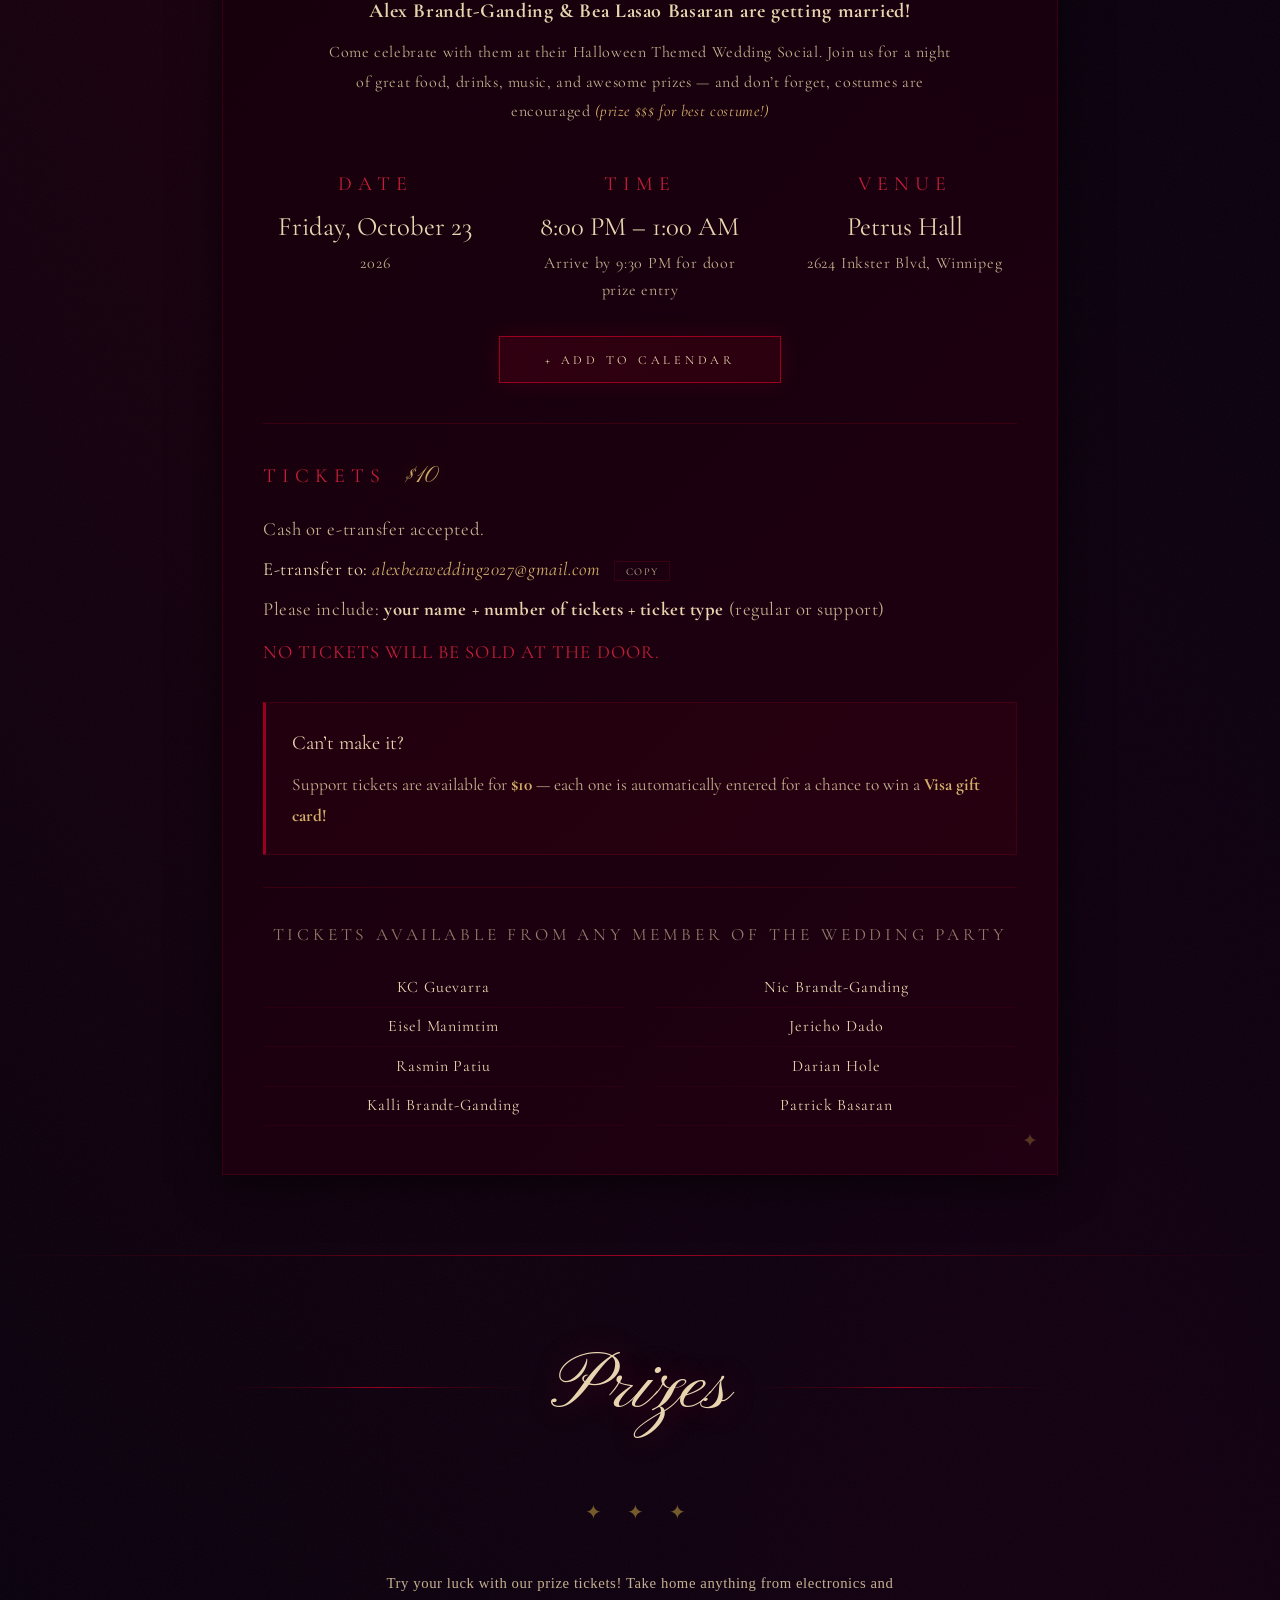
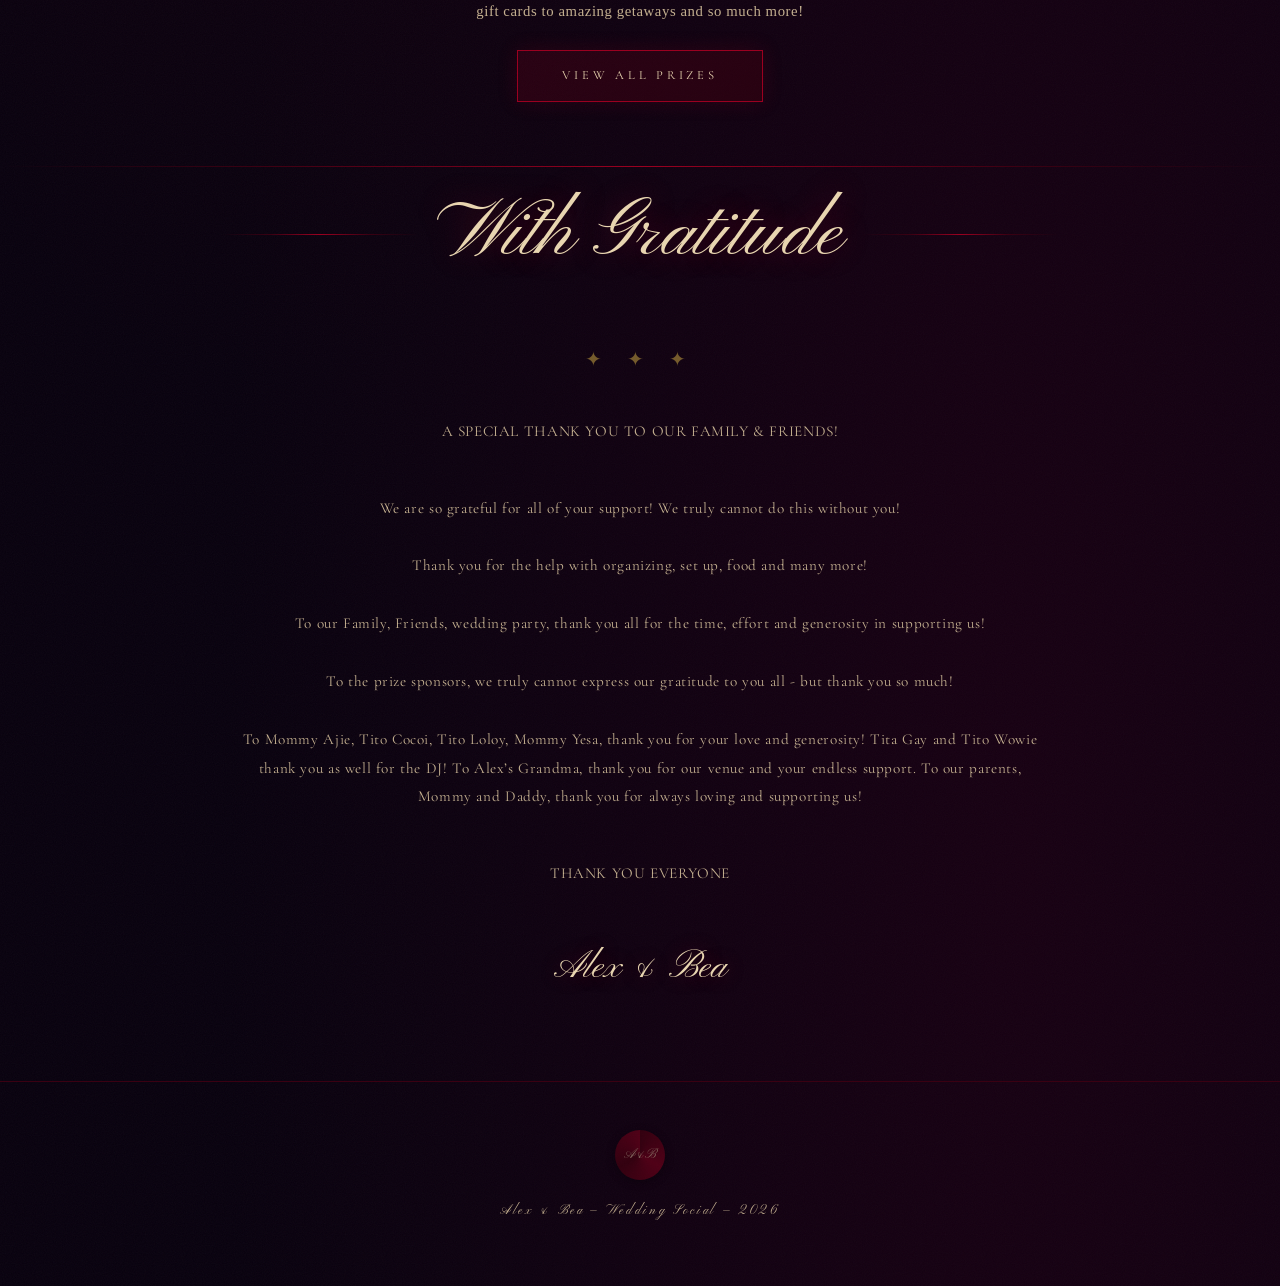
==== commit 04420c28: "Update index.html" ====
--- a/index.html
+++ b/index.html
@@ -143,7 +143,7 @@
 
   <div class="full-divider"></div>
 
-  <!-- ENGAGEMENT PHOTOS -->
+  <!-- ENGAGEMENT PHOTOS
   <section class="photos-section">
     <div class="photos-grid">
       <div class="photo-slot">
@@ -158,7 +158,7 @@
     </div>
   </section>
 
-  <div class="full-divider"></div>
+  <div class="full-divider"></div>  -->
 
   <!-- PRIZES TEASER -->
   <section id="prizes-teaser" class="prizes-teaser">
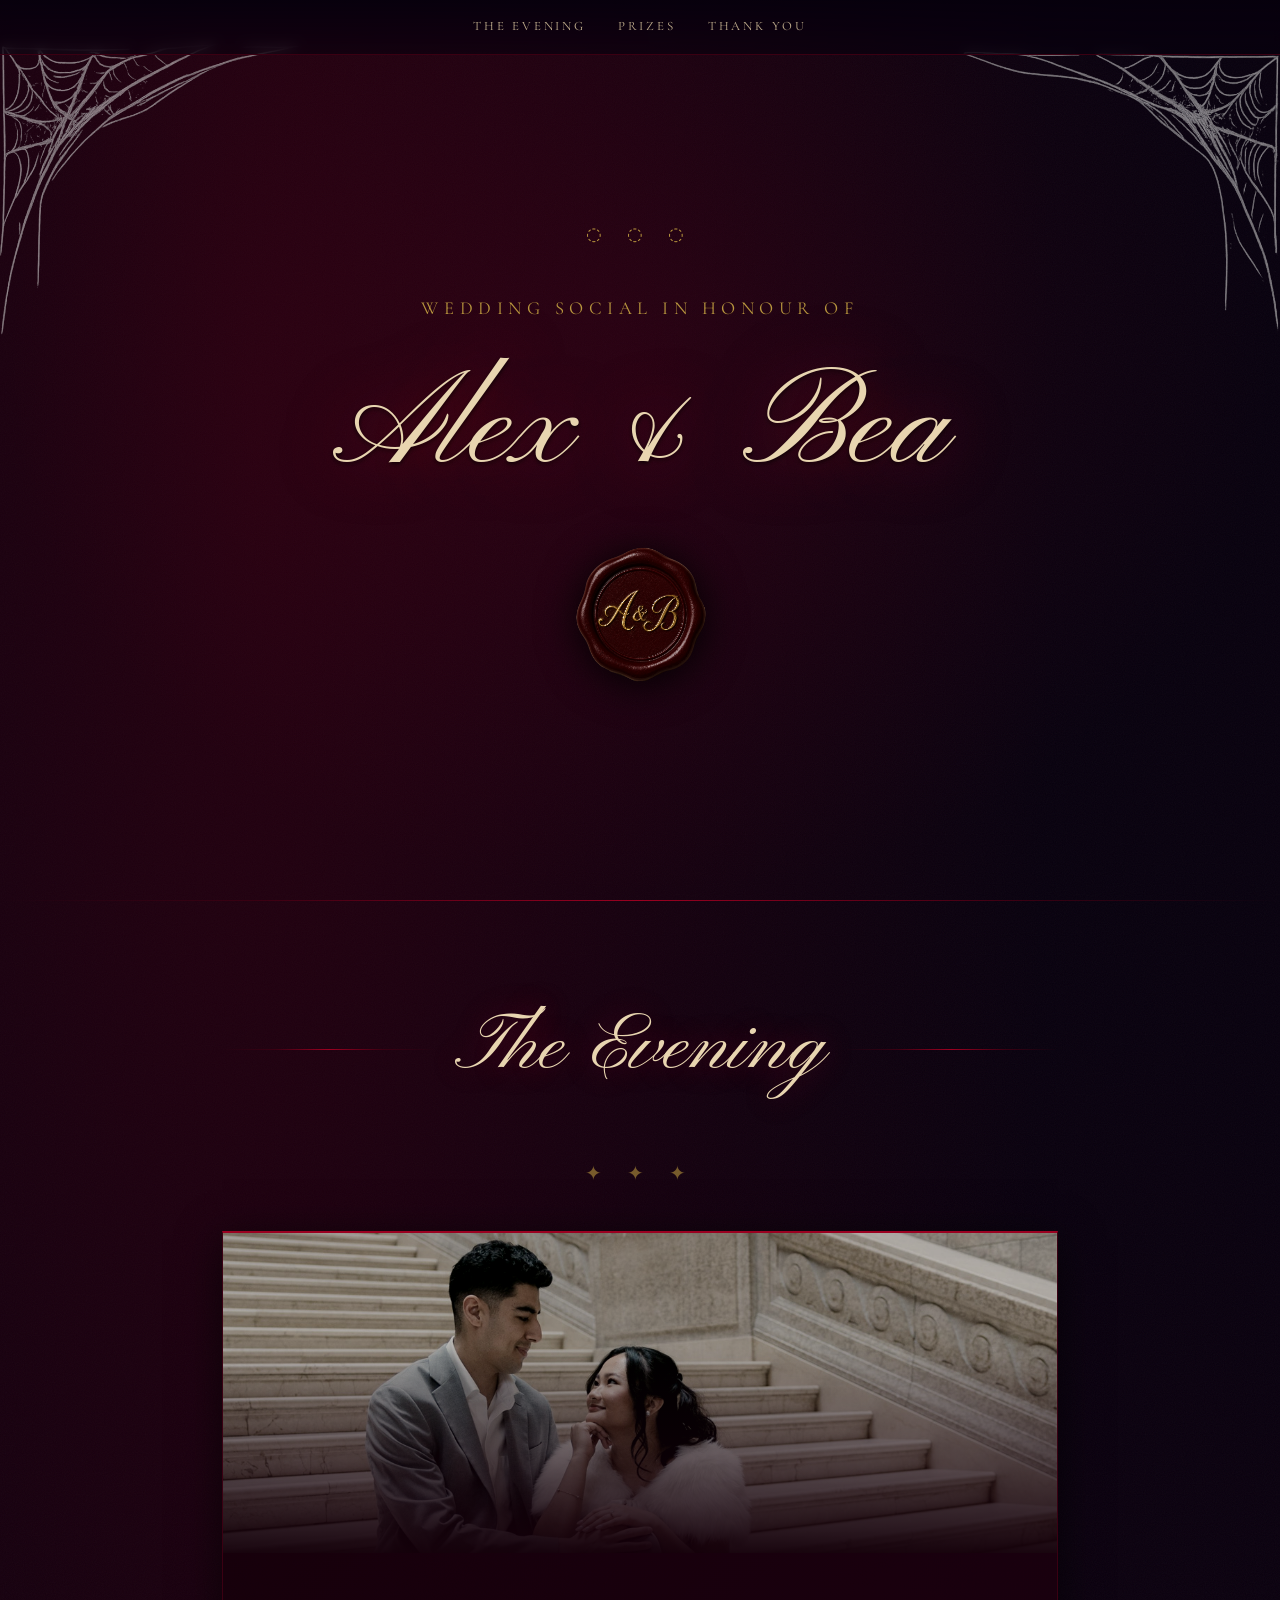
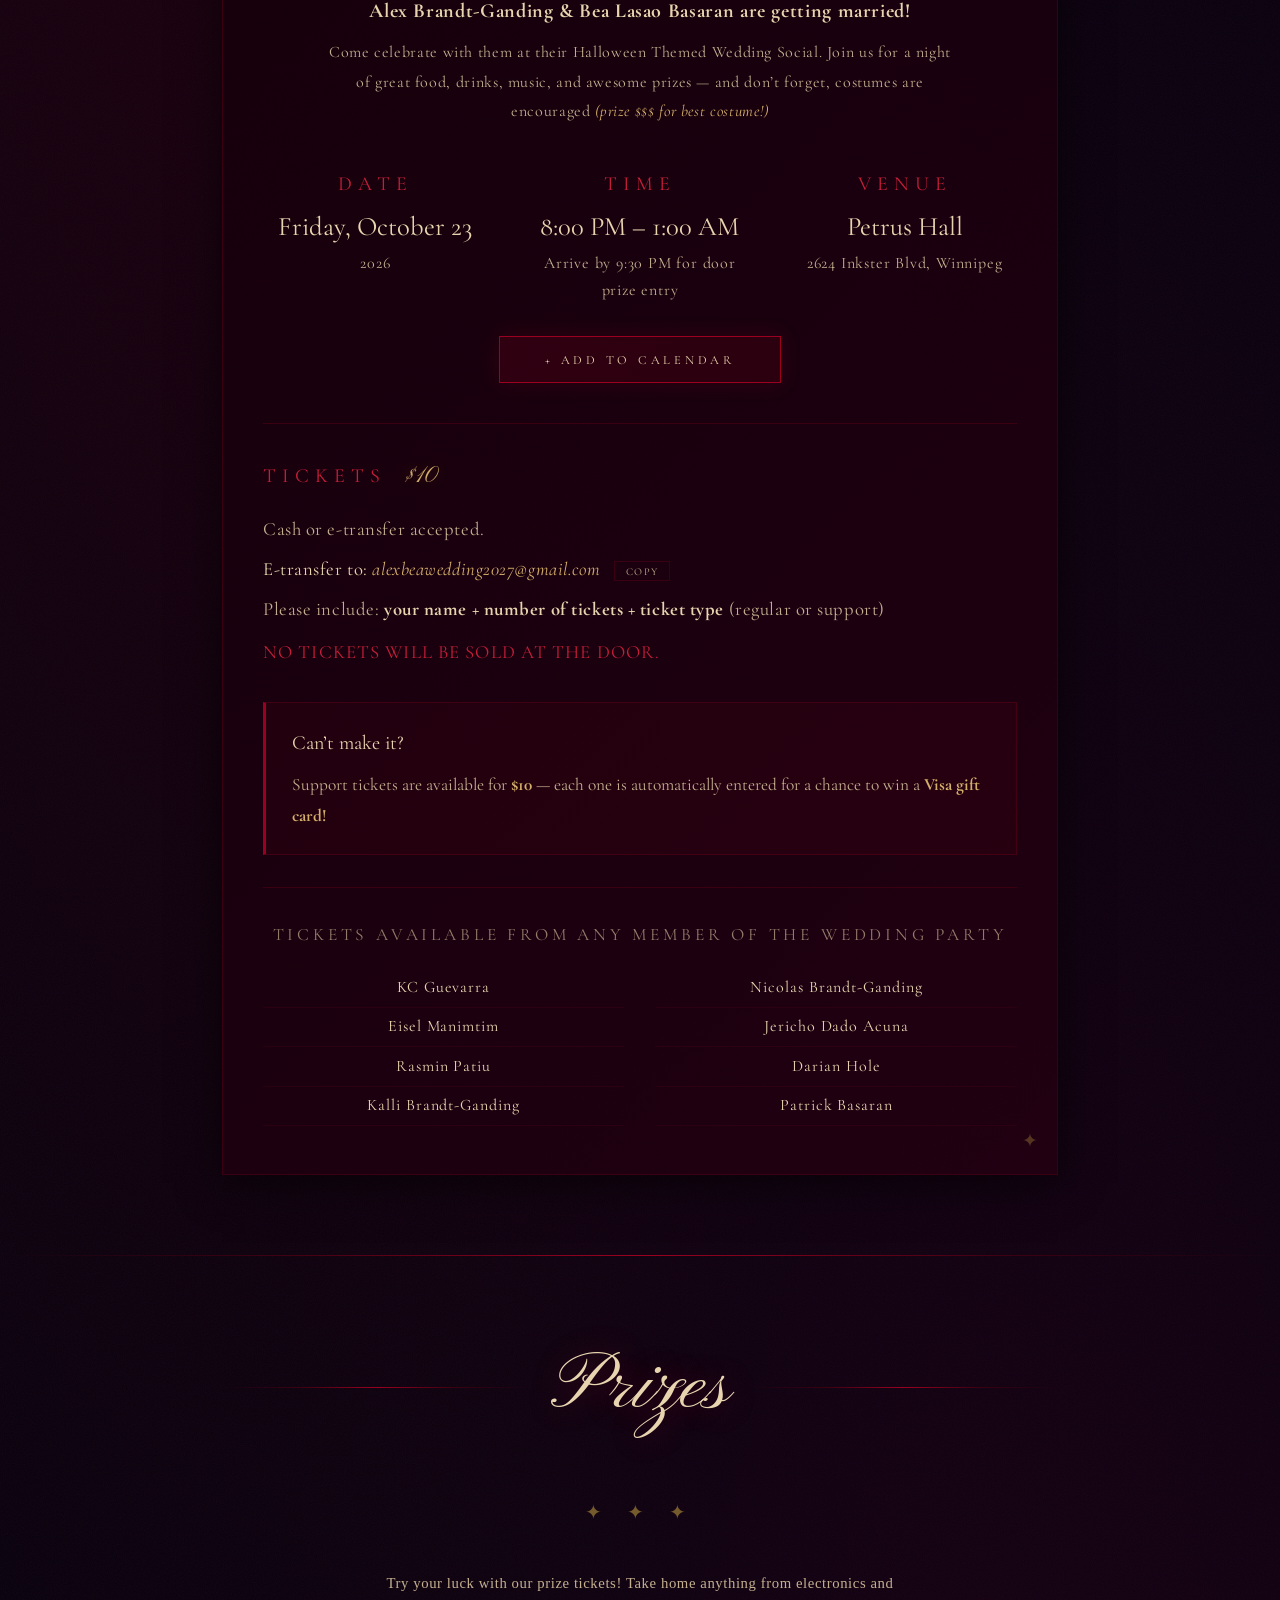
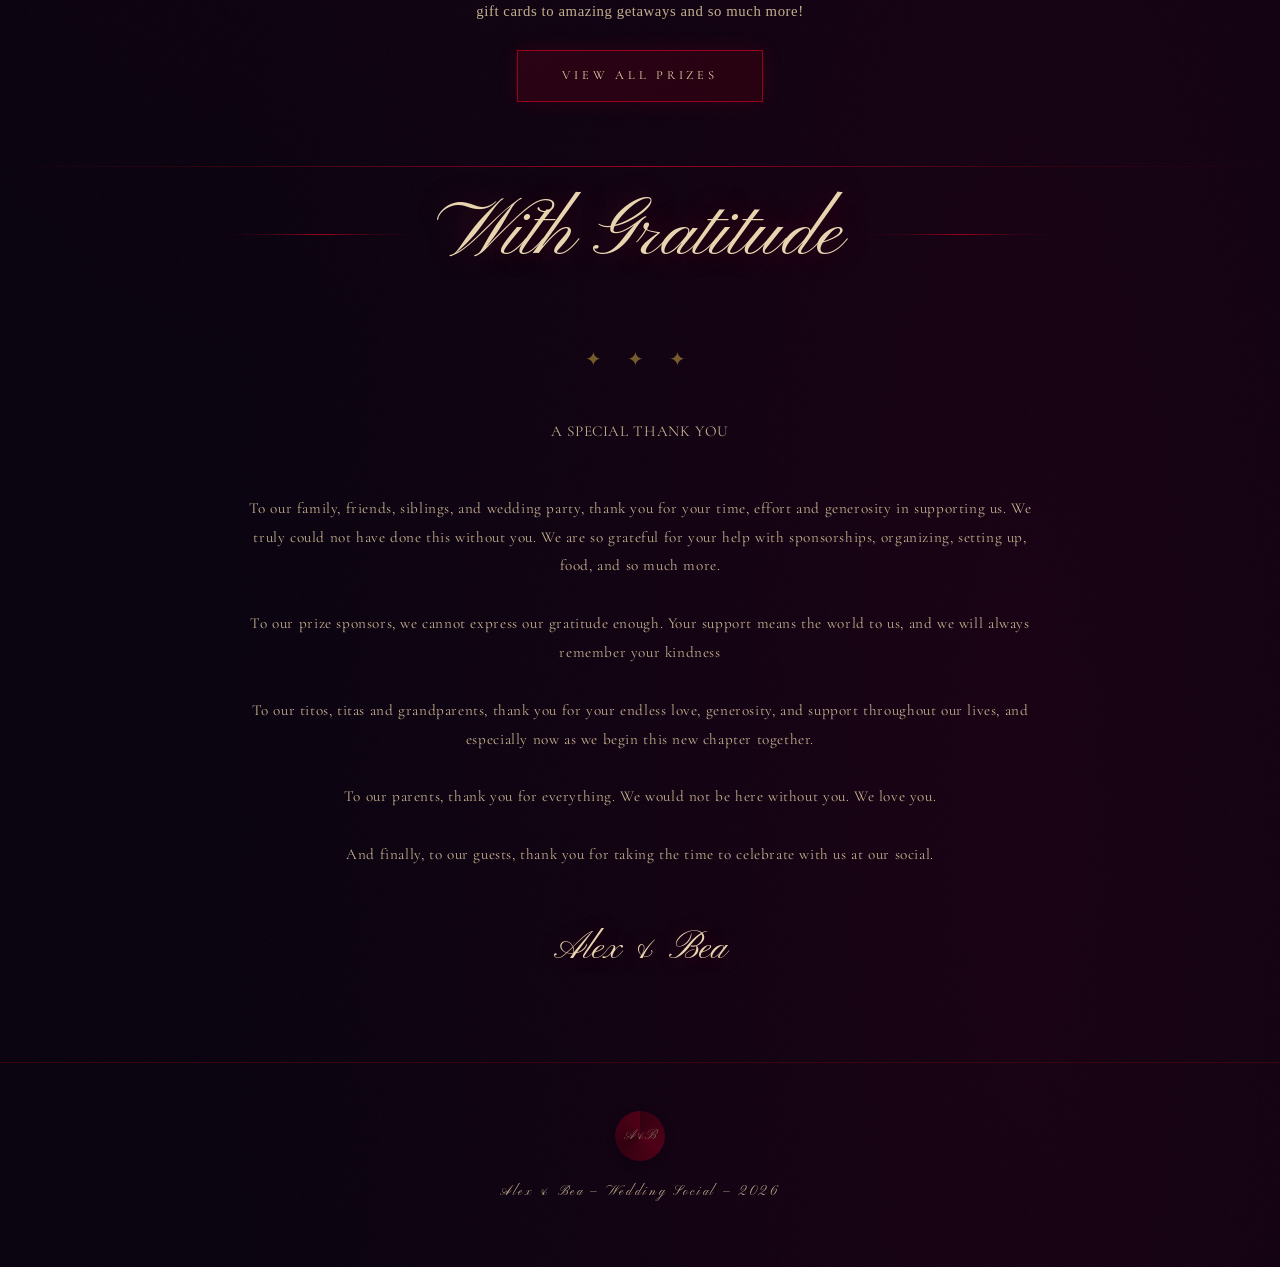
==== commit c416a023: "Update index.html" ====
--- a/index.html
+++ b/index.html
@@ -130,8 +130,8 @@
             <span>Kalli Brandt-Ganding</span>
           </div>
           <div class="party-col">
-            <span>Nic Brandt-Ganding</span>
-            <span>Jericho Dado</span>
+            <span>Nicolas Brandt-Ganding</span>
+            <span>Jericho Dado Acuna</span>
             <span>Darian Hole</span>
             <span>Patrick Basaran</span>
           </div>
@@ -181,13 +181,9 @@
     </div>
     <p class="section-ornament">&#10022; &#10022; &#10022;</p>
 
-    <p class="thankyou-intro">A SPECIAL THANK YOU TO OUR FAMILY & FRIENDS!</p>
-
-    <p class="thankyou-intro">We are so grateful for all of your support! We truly cannot do this without you! <br><br> Thank you for the help with organizing, set up, food and many more! <br><br> To our Family, Friends, wedding party, thank you all for the time, effort and generosity in supporting us! <br><br> To the prize sponsors, we truly cannot express our gratitude to you all - but thank you so much! <br><br> To Mommy Ajie, Tito Cocoi, Tito Loloy, Mommy Yesa, thank you for your love and generosity! Tita Gay and Tito
-Wowie thank you as well for the DJ! To Alex’s Grandma, thank you for our venue and your endless support. To our
-parents, Mommy and Daddy, thank you for always loving and supporting us! </p>
-
-  <p class="thankyou-intro">THANK YOU EVERYONE</p>
+    <p class="thankyou-intro">A SPECIAL THANK YOU</p>
+
+    <p class="thankyou-intro">To our family, friends, siblings, and wedding party, thank you for your time, effort and generosity in supporting us. We truly could not have done this without you. We are so grateful for your help with sponsorships, organizing, setting up, food, and so much more.<br><br> To our prize sponsors, we cannot express our gratitude enough. Your support means the world to us, and we will always remember your kindness<br><br>To our titos, titas and grandparents, thank you for your endless love, generosity, and support throughout our lives, and especially now as we begin this new chapter together.<br><br> To our parents, thank you for everything. We would not be here without you. We love you. <br><br> And finally, to our guests, thank you for taking the time to celebrate with us at our social.</p>
 
   <p class="thankyou-closing-name">Alex & Bea</p>
   </section>
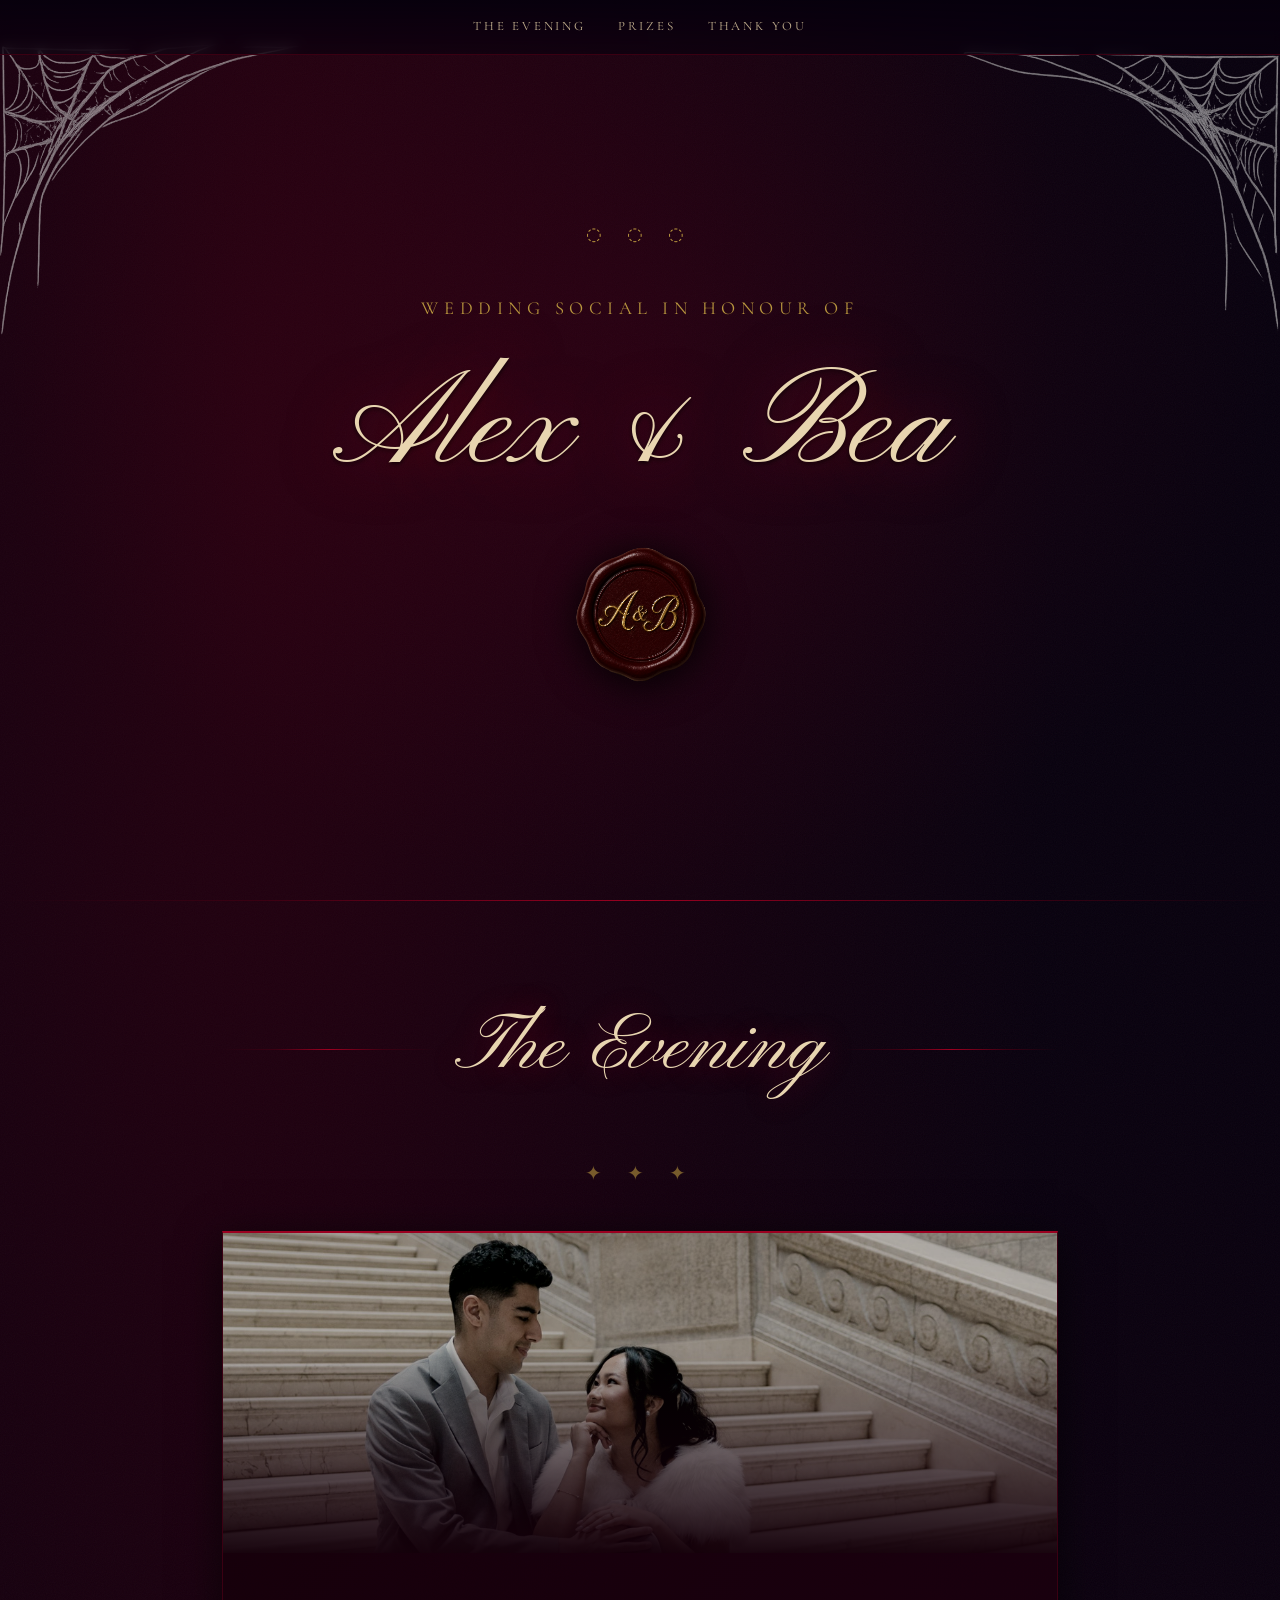
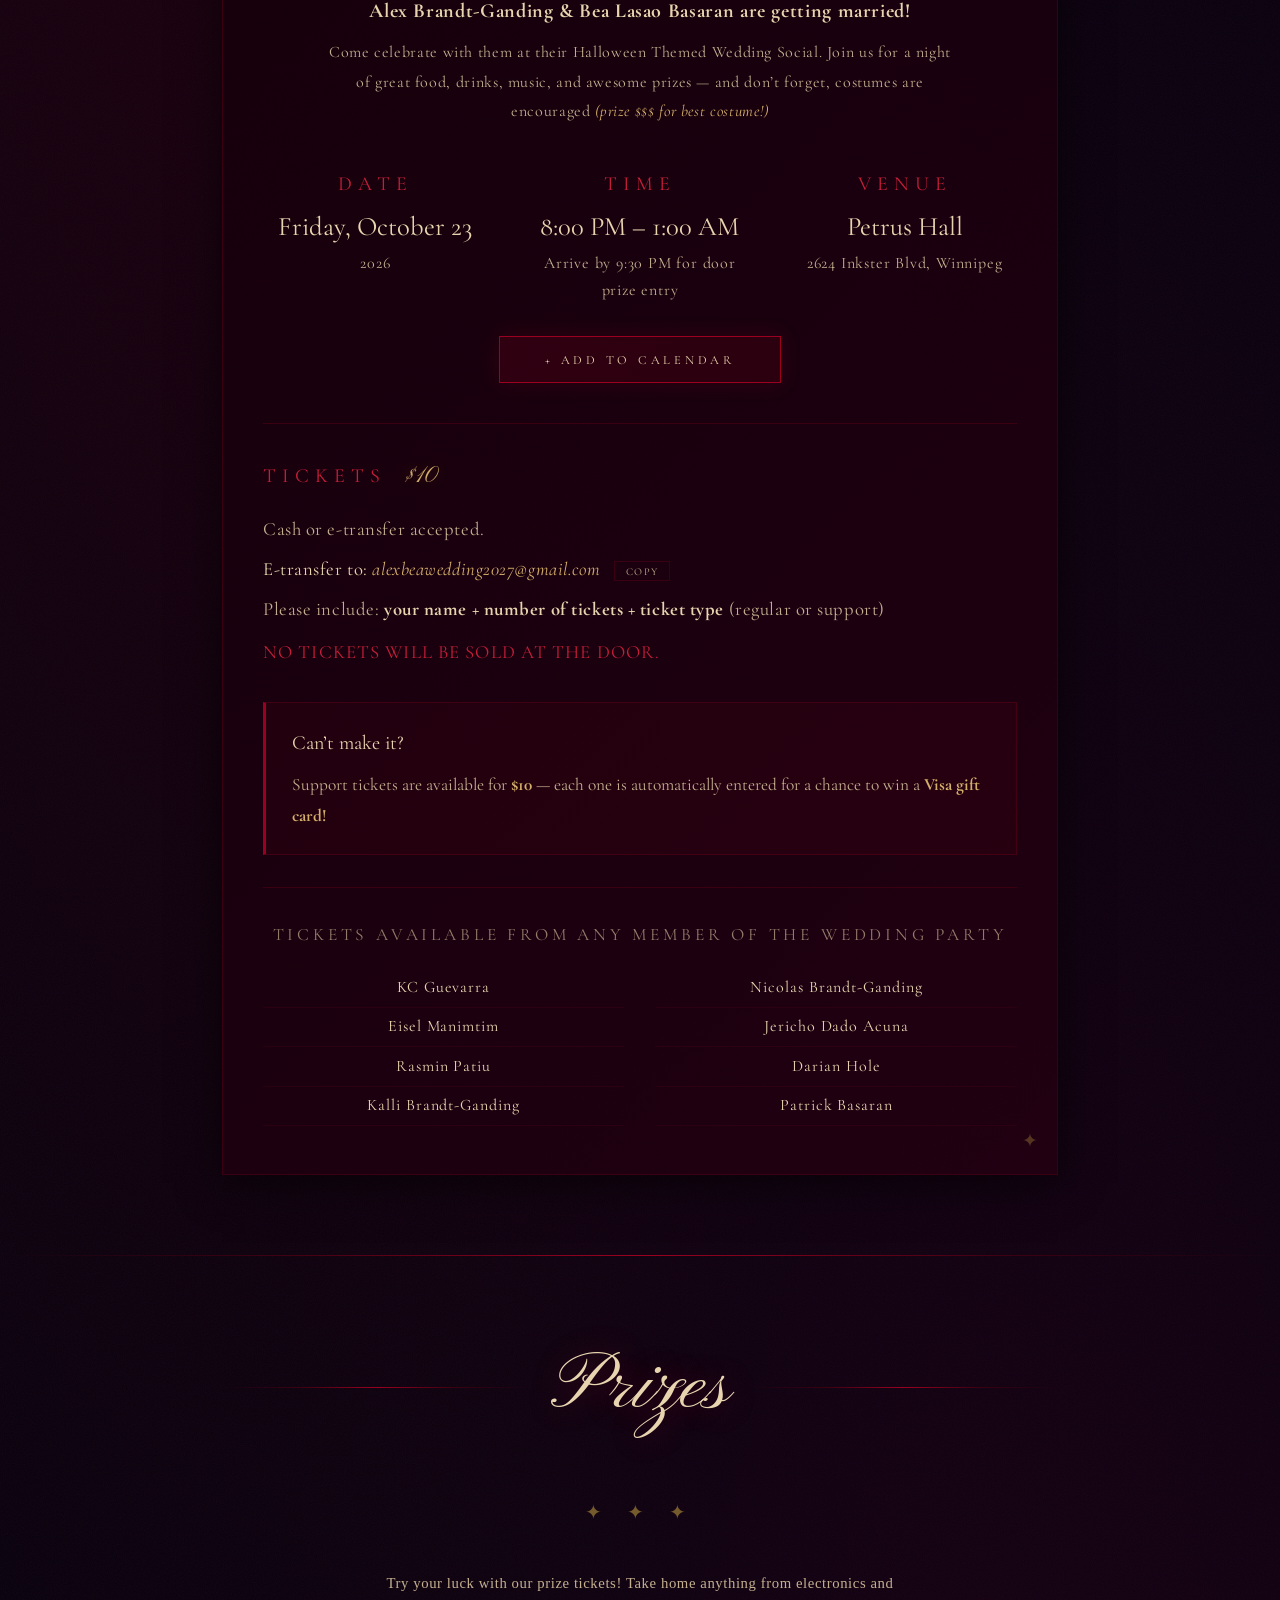
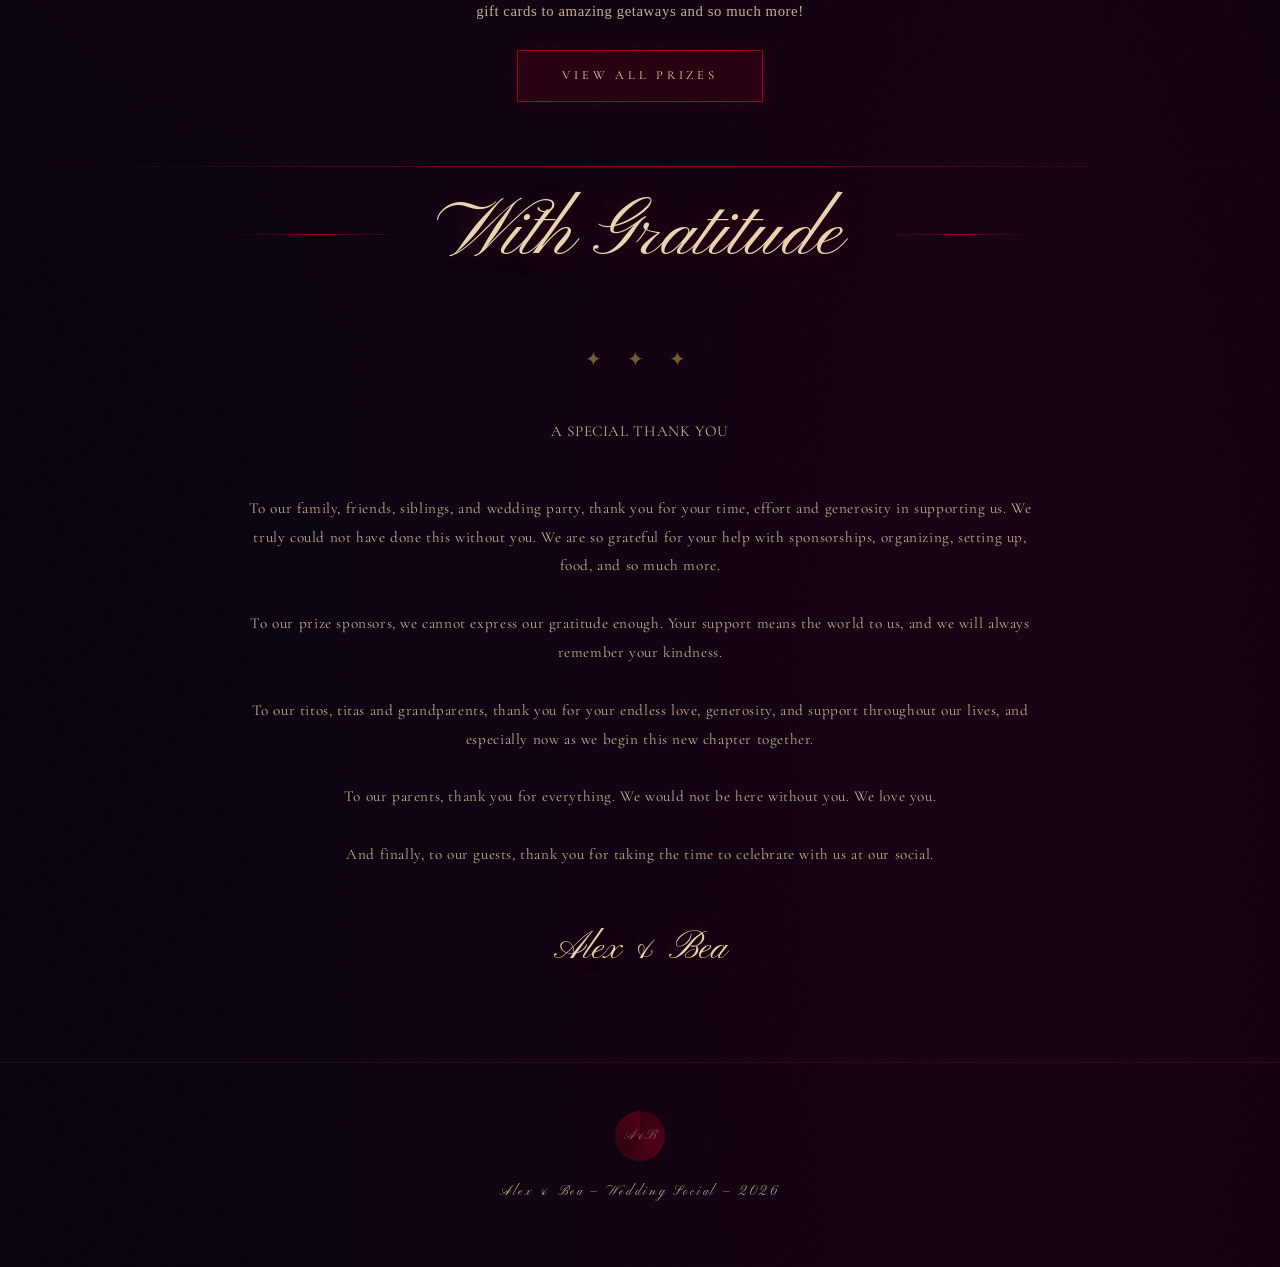
==== commit 3ff44d72: "Update index.html" ====
--- a/index.html
+++ b/index.html
@@ -183,7 +183,7 @@
 
     <p class="thankyou-intro">A SPECIAL THANK YOU</p>
 
-    <p class="thankyou-intro">To our family, friends, siblings, and wedding party, thank you for your time, effort and generosity in supporting us. We truly could not have done this without you. We are so grateful for your help with sponsorships, organizing, setting up, food, and so much more.<br><br> To our prize sponsors, we cannot express our gratitude enough. Your support means the world to us, and we will always remember your kindness<br><br>To our titos, titas and grandparents, thank you for your endless love, generosity, and support throughout our lives, and especially now as we begin this new chapter together.<br><br> To our parents, thank you for everything. We would not be here without you. We love you. <br><br> And finally, to our guests, thank you for taking the time to celebrate with us at our social.</p>
+    <p class="thankyou-intro">To our family, friends, siblings, and wedding party, thank you for your time, effort and generosity in supporting us. We truly could not have done this without you. We are so grateful for your help with sponsorships, organizing, setting up, food, and so much more.<br><br> To our prize sponsors, we cannot express our gratitude enough. Your support means the world to us, and we will always remember your kindness.<br><br>To our titos, titas and grandparents, thank you for your endless love, generosity, and support throughout our lives, and especially now as we begin this new chapter together.<br><br> To our parents, thank you for everything. We would not be here without you. We love you. <br><br> And finally, to our guests, thank you for taking the time to celebrate with us at our social.</p>
 
   <p class="thankyou-closing-name">Alex & Bea</p>
   </section>
